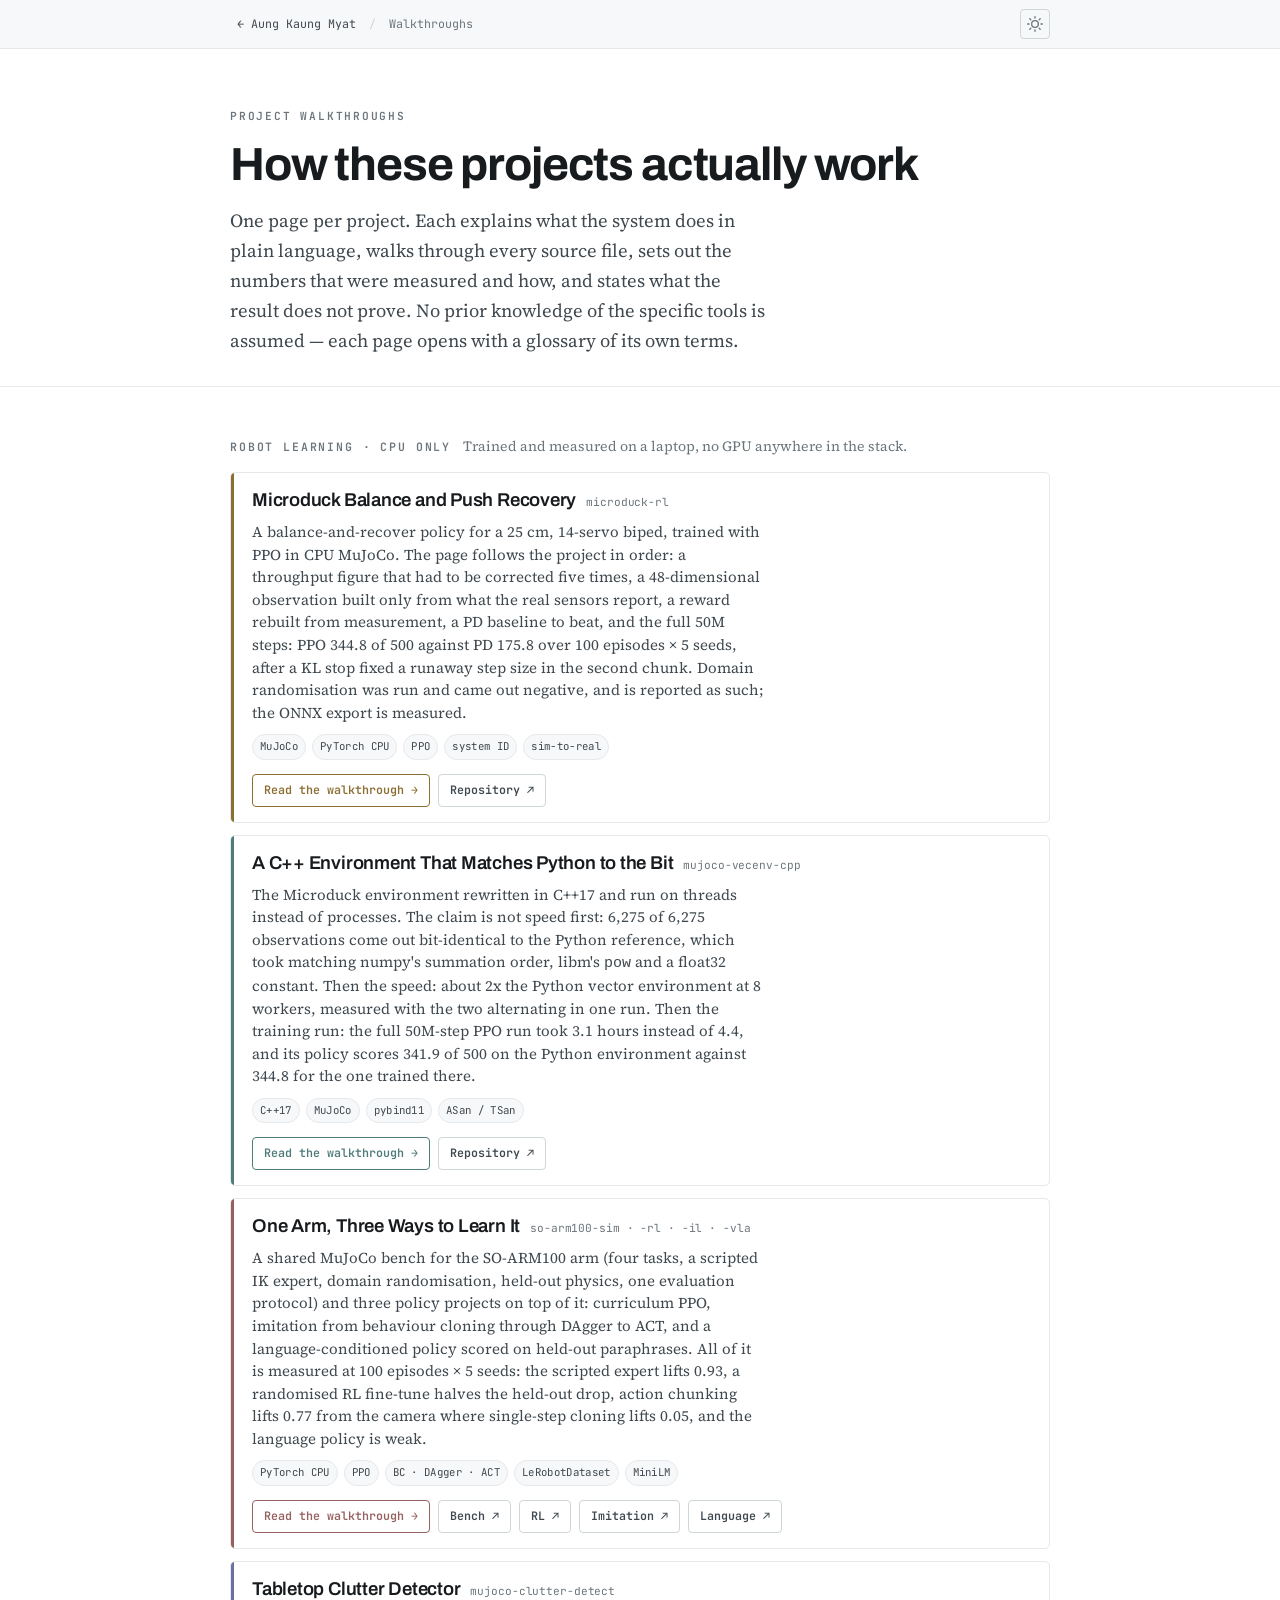
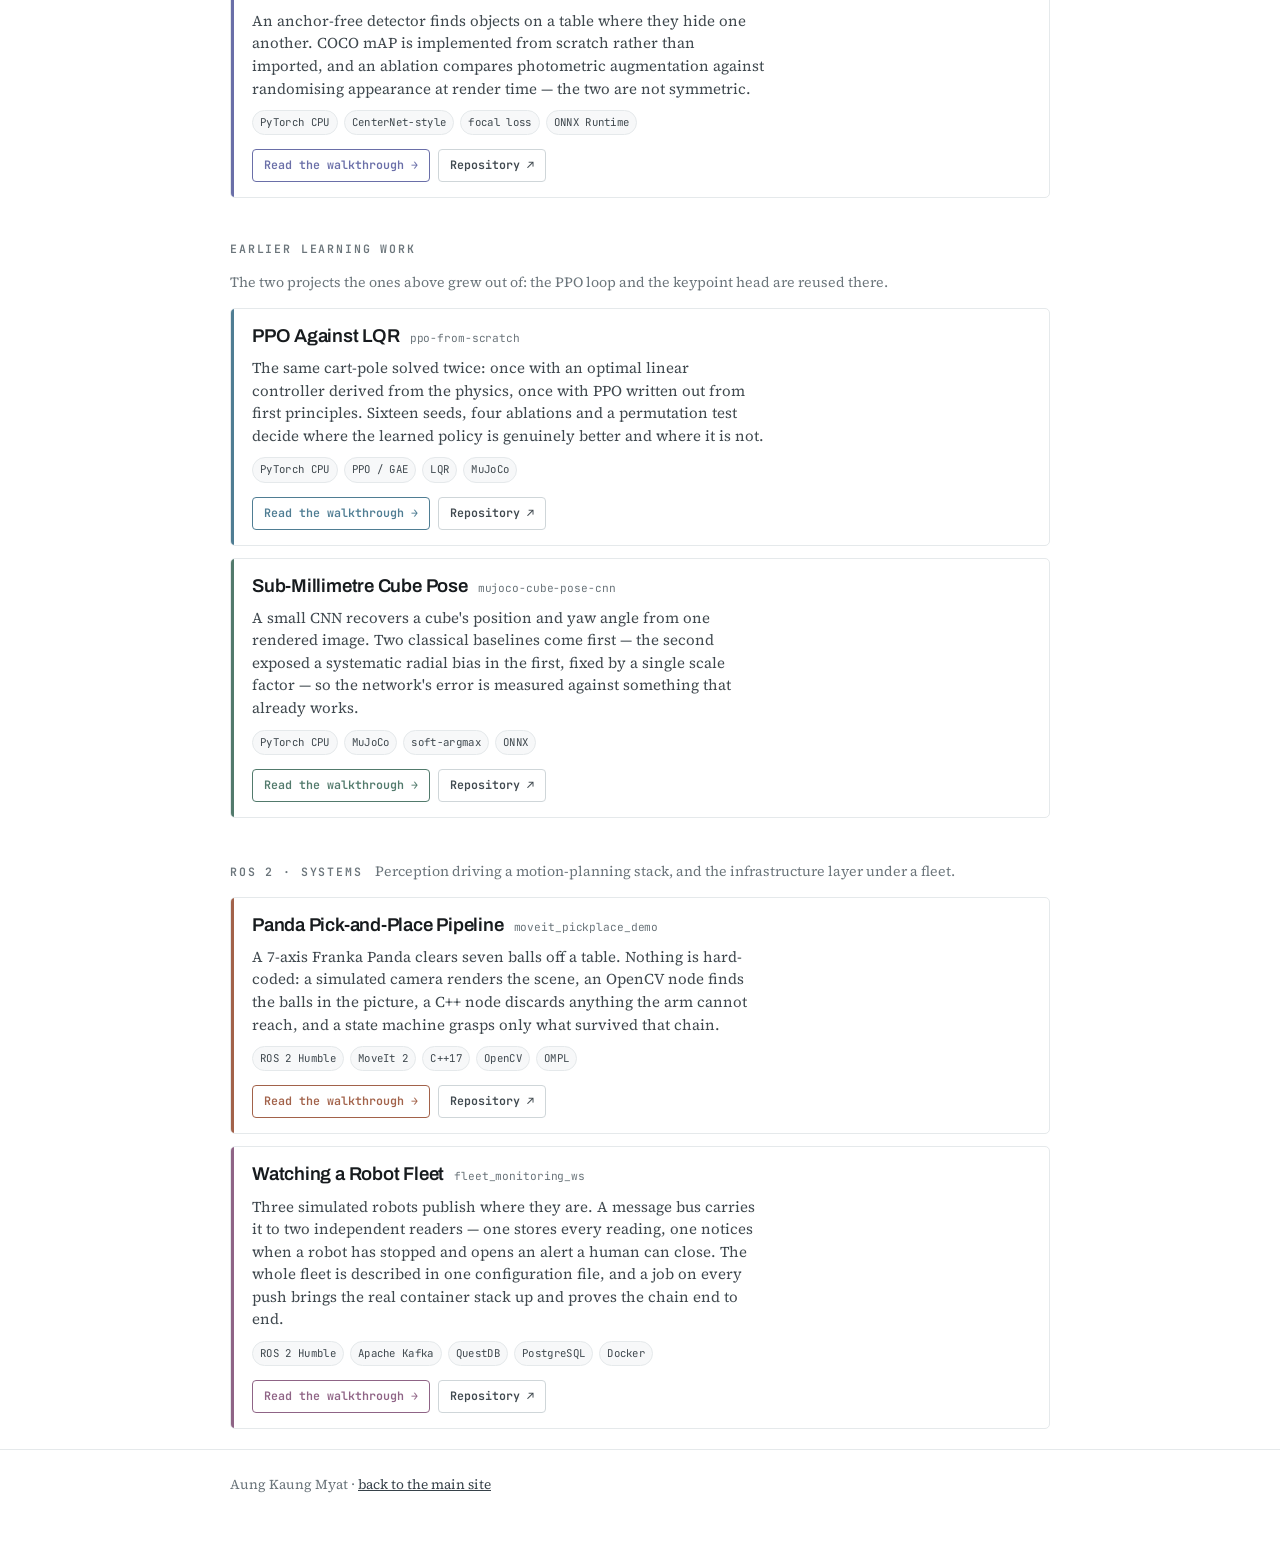
==== projects/index.html @ 6a1086e7 "Microduck 50M, C++ backend PPO run, SO-ARM100 scaling curve and summary: all measured results in" ====
<!DOCTYPE html>
<html lang="en">
<head>
<meta charset="UTF-8">
<meta name="viewport" content="width=device-width, initial-scale=1.0">
<title>Project Walkthroughs — Aung Kaung Myat</title>
<meta name="description" content="Long-form walkthroughs of eight robotics and robot-learning projects: what each one does, how the code is arranged, what was measured, and what it does not prove.">
<meta name="author" content="Aung Kaung Myat">
<link rel="canonical" href="https://aungkaung1928.github.io/projects/">
<meta property="og:type" content="website">
<meta property="og:url" content="https://aungkaung1928.github.io/projects/">
<meta property="og:title" content="Project Walkthroughs — Aung Kaung Myat">
<meta property="og:description" content="Eight robotics and robot-learning projects explained end to end: architecture, every file, the measurements, and the stated limits.">
<meta name="twitter:card" content="summary">
<meta name="theme-color" content="#ffffff">
<link rel="icon" href="data:image/svg+xml,<svg xmlns='http://www.w3.org/2000/svg' viewBox='0 0 32 32'><rect width='32' height='32' rx='7' fill='%2337424a'/><text x='16' y='22' font-family='monospace' font-size='16' font-weight='700' fill='%23fff' text-anchor='middle'>A</text></svg>">
<link rel="preconnect" href="https://fonts.googleapis.com">
<link rel="preconnect" href="https://fonts.gstatic.com" crossorigin>
<link rel="stylesheet" href="https://fonts.googleapis.com/css2?family=Archivo:wght@500;600;700&family=Source+Serif+4:ital,opsz,wght@0,8..60,400;0,8..60,600&family=JetBrains+Mono:wght@400;600&display=swap">
<script>
try{var t=localStorage.getItem('theme');if(t==='dark'||(!t&&matchMedia('(prefers-color-scheme: dark)').matches))document.documentElement.classList.add('dark-mode')}catch(e){}
</script>
<style>
html{color-scheme:light;-webkit-text-size-adjust:100%}
img{max-width:100%;height:auto}
[hidden]{display:none!important}
:root{
  --bg:#ffffff;
  --paper:#f7f8f9;
  --ink:#171b1e;
  --ink2:#3f484e;
  --muted:#6b757b;
  --line:#e5e9eb;
  --line2:#cfd6d9;
  --accent:#37424a;
  --accent-soft:#f1f3f4;
  --mono:"JetBrains Mono",ui-monospace,SFMono-Regular,Menlo,monospace;
  --disp:"Archivo","Helvetica Neue",Arial,sans-serif;
  --body:"Source Serif 4",Georgia,"Times New Roman",serif;
}
*{box-sizing:border-box}
body{margin:0;background:var(--bg);color:var(--ink);font-family:var(--body);
  font-size:17px;line-height:1.62;-webkit-font-smoothing:antialiased}
.wrap{max-width:900px;margin:0 auto;padding-inline:clamp(16px,4vw,40px)}
h1,h2,h3{font-family:var(--disp);text-wrap:balance;margin:0}
h1{font-size:clamp(1.9rem,5vw,2.9rem);line-height:1.05;letter-spacing:-.025em;font-weight:700}
h2{font-family:var(--mono);font-size:.72rem;letter-spacing:.16em;text-transform:uppercase;
  color:var(--muted);font-weight:600}
h3{font-size:1.16rem;letter-spacing:-.012em;font-weight:600;line-height:1.25}
p{margin:0}
a{color:var(--accent)}
:focus-visible{outline:2px solid var(--accent);outline-offset:2px;border-radius:2px}

.skip{position:absolute;left:-9999px;top:0;z-index:60;background:var(--accent);color:#fff;
  padding:8px 14px;font-family:var(--mono);font-size:.78rem}
.skip:focus{left:8px;top:8px}
.sitebar{border-bottom:1px solid var(--line);background:var(--paper)}
.sitebar-inner{display:flex;align-items:center;gap:6px;padding-block:9px;
  font-family:var(--mono);font-size:.73rem;flex-wrap:wrap}
.sitebar a{color:var(--ink2);text-decoration:none;padding:4px 7px;border-radius:3px}
.sitebar a:hover{background:var(--accent-soft);color:var(--ink)}
.sb-sep{color:var(--line2)}

header.top{border-bottom:1px solid var(--line)}
.head-inner{padding-block:clamp(32px,6vw,58px) 30px;display:flex;flex-direction:column;gap:16px}
.eyebrow{font-family:var(--mono);font-size:.7rem;letter-spacing:.16em;text-transform:uppercase;
  color:var(--muted);font-weight:600}
.deck{font-size:clamp(1.02rem,2.2vw,1.16rem);color:var(--ink2);max-width:60ch}

main{padding-block:clamp(30px,5vw,48px) 20px;display:flex;flex-direction:column;gap:42px}
.track{display:flex;flex-direction:column;gap:14px}
.track-head{display:flex;align-items:baseline;gap:12px;flex-wrap:wrap}
.track-note{font-size:.88rem;color:var(--muted)}
.cards{display:flex;flex-direction:column;gap:12px}

.card{display:grid;grid-template-columns:3px 1fr;background:var(--bg);
  border:1px solid var(--line);border-radius:5px;overflow:hidden}
.card:hover{border-color:var(--line2)}
.hue{background:var(--h)}
.card-body{padding:16px 18px 15px;display:flex;flex-direction:column;gap:9px}
.card-top{display:flex;align-items:baseline;gap:10px;flex-wrap:wrap}
.repo{font-family:var(--mono);font-size:.7rem;color:var(--muted);letter-spacing:-.01em}
.card p{font-size:.94rem;color:var(--ink2);line-height:1.5;max-width:64ch}
.tech{display:flex;flex-wrap:wrap;gap:6px;margin-top:1px}
.tech span{font-family:var(--mono);font-size:.67rem;letter-spacing:.03em;padding:3px 7px;
  border:1px solid var(--line);background:var(--paper);color:var(--ink2);border-radius:100px}
.links{display:flex;flex-wrap:wrap;gap:8px;margin-top:5px}
.links a{font-family:var(--mono);font-size:.73rem;font-weight:600;text-decoration:none;
  padding:6px 11px;border-radius:4px;border:1px solid var(--line2);color:var(--ink2)}
.links a.primary{border-color:var(--h);color:var(--h)}
.links a:hover{background:var(--paper)}
.links a.primary:hover{background:color-mix(in srgb,var(--h) 8%,#fff)}

footer{border-top:1px solid var(--line);padding-block:24px 48px;color:var(--muted);font-size:.85rem}
@media (max-width:520px){.card p{font-size:.9rem}}


/* dark theme: follows the main site's toggle (localStorage 'theme') or the system setting */
html.dark-mode{color-scheme:dark;
  --bg:#0f1417;
  --paper:#161d21;
  --paper2:#1d262c;
  --ink:#e8eef2;
  --ink2:#a7b7c0;
  --muted:#7b8c97;
  --line:#253036;
  --line2:#38474f;
  --accent:#838a8f;
  --accent-soft:#151b1f;
}
html.dark-mode .chip{background:var(--paper)}
html.dark-mode nav.jump{background:rgba(15,20,23,.94)}
html.dark-mode .note.warnbox{background:#231c1d}
html.dark-mode tbody tr:nth-child(even){background:#131a1e}
html.dark-mode .skip{color:#0f1417}
html.dark-mode svg[role="img"]{background:#f6f5f1;border-radius:6px}
html.dark-mode img{background:#f6f5f1}
html.dark-mode .links a.primary{color:color-mix(in srgb,var(--h) 55%,#fff);border-color:color-mix(in srgb,var(--h) 55%,#fff)}
html.dark-mode .links a.primary:hover{background:color-mix(in srgb,var(--h) 18%,#0f1417)}
html.dark-mode .hue{background:color-mix(in srgb,var(--h) 70%,#fff)}
.sb-theme{flex-shrink:0;display:grid;place-items:center;width:30px;height:30px;padding:0;cursor:pointer;
  background:transparent;border:1px solid var(--line2);border-radius:4px;color:var(--muted)}
.sb-theme:hover{color:var(--accent-deep);border-color:var(--accent-line);background:var(--accent-soft)}
.sb-theme{margin-left:auto}
.sb-repo ~ .sb-theme{margin-left:0}
.sb-theme .moon-icon{display:none}
html.dark-mode .sb-theme .sun-icon{display:none}
html.dark-mode .sb-theme .moon-icon{display:block}
</style>
</head>
<body>
<a class="skip" href="#main">Skip to content</a>
<div class="sitebar"><div class="wrap sitebar-inner"><a href="../index.html">← Aung Kaung Myat</a><span class="sb-sep">/</span><span style="color:var(--muted);padding:4px 7px">Walkthroughs</span><button class="sb-theme" id="theme-toggle" type="button" aria-label="Toggle dark mode" title="Toggle dark mode"><svg class="sun-icon" width="16" height="16" viewBox="0 0 24 24" fill="none" stroke="currentColor" stroke-width="2" stroke-linecap="round"><circle cx="12" cy="12" r="5"></circle><line x1="12" y1="1" x2="12" y2="3"></line><line x1="12" y1="21" x2="12" y2="23"></line><line x1="4.22" y1="4.22" x2="5.64" y2="5.64"></line><line x1="18.36" y1="18.36" x2="19.78" y2="19.78"></line><line x1="1" y1="12" x2="3" y2="12"></line><line x1="21" y1="12" x2="23" y2="12"></line><line x1="4.22" y1="19.78" x2="5.64" y2="18.36"></line><line x1="18.36" y1="5.64" x2="19.78" y2="4.22"></line></svg><svg class="moon-icon" width="16" height="16" viewBox="0 0 24 24" fill="none" stroke="currentColor" stroke-width="2" stroke-linecap="round"><path d="M21 12.79A9 9 0 1 1 11.21 3 7 7 0 0 0 21 12.79z"></path></svg></button></div></div>

<header class="top">
  <div class="wrap head-inner">
    <div class="eyebrow">Project walkthroughs</div>
    <h1>How these projects actually work</h1>
    <p class="deck">One page per project. Each explains what the system does in plain language, walks
      through every source file, sets out the numbers that were measured and how, and states what the
      result does not prove. No prior knowledge of the specific tools is assumed — each page opens with
      a glossary of its own terms.</p>
  </div>
</header>

<main id="main" class="wrap">

  <section class="track">
    <div class="track-head">
      <h2>Robot learning · CPU only</h2>
      <span class="track-note">Trained and measured on a laptop, no GPU anywhere in the stack.</span>
    </div>
    <div class="cards">

      <article class="card" style="--h:#8c6e33">
        <div class="hue"></div>
        <div class="card-body">
          <div class="card-top"><h3>Microduck Balance and Push Recovery</h3>
            <span class="repo">microduck-rl</span></div>
          <p>A balance-and-recover policy for a 25 cm, 14-servo biped, trained with PPO in CPU MuJoCo. The page follows the project in order: a throughput figure that had to be corrected five times, a 48-dimensional observation built only from what the real sensors report, a reward rebuilt from measurement, a PD baseline to beat, and the full 50M steps: PPO 344.8 of 500 against PD 175.8 over 100 episodes × 5 seeds, after a KL stop fixed a runaway step size in the second chunk. Domain randomisation was run and came out negative, and is reported as such; the ONNX export is measured.</p>
          <div class="tech"><span>MuJoCo</span><span>PyTorch CPU</span><span>PPO</span><span>system ID</span><span>sim-to-real</span></div>
          <div class="links">
            <a class="primary" href="microduck-rl.html">Read the walkthrough →</a>
            <a href="https://github.com/AungKaung1928/microduck-rl" target="_blank" rel="noopener">Repository ↗</a>
          </div>
        </div>
      </article>

      <article class="card" style="--h:#4e7c7a">
        <div class="hue"></div>
        <div class="card-body">
          <div class="card-top"><h3>A C++ Environment That Matches Python to the Bit</h3>
            <span class="repo">mujoco-vecenv-cpp</span></div>
          <p>The Microduck environment rewritten in C++17 and run on threads instead of processes. The claim is not speed first: 6,275 of 6,275 observations come out bit-identical to the Python reference, which took matching numpy's summation order, libm's <code>pow</code> and a float32 constant. Then the speed: about 2x the Python vector environment at 8 workers, measured with the two alternating in one run. Then the training run: the full 50M-step PPO run took 3.1 hours instead of 4.4, and its policy scores 341.9 of 500 on the Python environment against 344.8 for the one trained there.</p>
          <div class="tech"><span>C++17</span><span>MuJoCo</span><span>pybind11</span><span>ASan / TSan</span></div>
          <div class="links">
            <a class="primary" href="mujoco-vecenv-cpp.html">Read the walkthrough →</a>
            <a href="https://github.com/AungKaung1928/mujoco-vecenv-cpp" target="_blank" rel="noopener">Repository ↗</a>
          </div>
        </div>
      </article>

      <article class="card" style="--h:#96605f">
        <div class="hue"></div>
        <div class="card-body">
          <div class="card-top"><h3>One Arm, Three Ways to Learn It</h3>
            <span class="repo">so-arm100-sim · -rl · -il · -vla</span></div>
          <p>A shared MuJoCo bench for the SO-ARM100 arm (four tasks, a scripted IK expert, domain randomisation, held-out physics, one evaluation protocol) and three policy projects on top of it: curriculum PPO, imitation from behaviour cloning through DAgger to ACT, and a language-conditioned policy scored on held-out paraphrases. All of it is measured at 100 episodes × 5 seeds: the scripted expert lifts 0.93, a randomised RL fine-tune halves the held-out drop, action chunking lifts 0.77 from the camera where single-step cloning lifts 0.05, and the language policy is weak.</p>
          <div class="tech"><span>PyTorch CPU</span><span>PPO</span><span>BC · DAgger · ACT</span><span>LeRobotDataset</span><span>MiniLM</span></div>
          <div class="links">
            <a class="primary" href="so-arm100.html">Read the walkthrough →</a>
            <a href="https://github.com/AungKaung1928/so-arm100-sim" target="_blank" rel="noopener">Bench ↗</a>
            <a href="https://github.com/AungKaung1928/so-arm100-rl" target="_blank" rel="noopener">RL ↗</a>
            <a href="https://github.com/AungKaung1928/so-arm100-il" target="_blank" rel="noopener">Imitation ↗</a>
            <a href="https://github.com/AungKaung1928/so-arm100-vla" target="_blank" rel="noopener">Language ↗</a>
          </div>
        </div>
      </article>

      <article class="card" style="--h:#6a6fa8">
        <div class="hue"></div>
        <div class="card-body">
          <div class="card-top"><h3>Tabletop Clutter Detector</h3>
            <span class="repo">mujoco-clutter-detect</span></div>
          <p>An anchor-free detector finds objects on a table where they hide one another. COCO mAP is
            implemented from scratch rather than imported, and an ablation compares photometric
            augmentation against randomising appearance at render time — the two are not symmetric.</p>
          <div class="tech"><span>PyTorch CPU</span><span>CenterNet-style</span><span>focal loss</span><span>ONNX Runtime</span></div>
          <div class="links">
            <a class="primary" href="clutter-detect.html">Read the walkthrough →</a>
            <a href="https://github.com/AungKaung1928/mujoco-clutter-detect" target="_blank" rel="noopener">Repository ↗</a>
          </div>
        </div>
      </article>

    </div>
  </section>

  <section class="track">
    <div class="track-head">
      <h2>Earlier learning work</h2>
      <span class="track-note">The two projects the ones above grew out of: the PPO loop and the keypoint head are reused there.</span>
    </div>
    <div class="cards">

      <article class="card" style="--h:#4f7d93">
        <div class="hue"></div>
        <div class="card-body">
          <div class="card-top"><h3>PPO Against LQR</h3>
            <span class="repo">ppo-from-scratch</span></div>
          <p>The same cart-pole solved twice: once with an optimal linear controller derived from the
            physics, once with PPO written out from first principles. Sixteen seeds, four ablations and a
            permutation test decide where the learned policy is genuinely better and where it is not.</p>
          <div class="tech"><span>PyTorch CPU</span><span>PPO / GAE</span><span>LQR</span><span>MuJoCo</span></div>
          <div class="links">
            <a class="primary" href="ppo-from-scratch.html">Read the walkthrough →</a>
            <a href="https://github.com/AungKaung1928/ppo-from-scratch" target="_blank" rel="noopener">Repository ↗</a>
          </div>
        </div>
      </article>

      <article class="card" style="--h:#527a6c">
        <div class="hue"></div>
        <div class="card-body">
          <div class="card-top"><h3>Sub-Millimetre Cube Pose</h3>
            <span class="repo">mujoco-cube-pose-cnn</span></div>
          <p>A small CNN recovers a cube's position and yaw angle from one rendered image. Two classical
            baselines come first — the second exposed a systematic radial bias in the first, fixed by a
            single scale factor — so the network's error is measured against something that already works.</p>
          <div class="tech"><span>PyTorch CPU</span><span>MuJoCo</span><span>soft-argmax</span><span>ONNX</span></div>
          <div class="links">
            <a class="primary" href="cube-pose-cnn.html">Read the walkthrough →</a>
            <a href="https://github.com/AungKaung1928/mujoco-cube-pose-cnn" target="_blank" rel="noopener">Repository ↗</a>
          </div>
        </div>
      </article>

    </div>
  </section>

  <section class="track">
    <div class="track-head">
      <h2>ROS 2 · systems</h2>
      <span class="track-note">Perception driving a motion-planning stack, and the infrastructure layer under a fleet.</span>
    </div>
    <div class="cards">

      <article class="card" style="--h:#a2624a">
        <div class="hue"></div>
        <div class="card-body">
          <div class="card-top"><h3>Panda Pick-and-Place Pipeline</h3>
            <span class="repo">moveit_pickplace_demo</span></div>
          <p>A 7-axis Franka Panda clears seven balls off a table. Nothing is hard-coded: a simulated
            camera renders the scene, an OpenCV node finds the balls in the picture, a C++ node discards
            anything the arm cannot reach, and a state machine grasps only what survived that chain.</p>
          <div class="tech"><span>ROS 2 Humble</span><span>MoveIt 2</span><span>C++17</span><span>OpenCV</span><span>OMPL</span></div>
          <div class="links">
            <a class="primary" href="moveit-pickplace.html">Read the walkthrough →</a>
            <a href="https://github.com/AungKaung1928/moveit_pickplace_demo" target="_blank" rel="noopener">Repository ↗</a>
          </div>
        </div>
      </article>

      <article class="card" style="--h:#8f6486">
        <div class="hue"></div>
        <div class="card-body">
          <div class="card-top"><h3>Watching a Robot Fleet</h3>
            <span class="repo">fleet_monitoring_ws</span></div>
          <p>Three simulated robots publish where they are. A message bus carries it to two independent
            readers — one stores every reading, one notices when a robot has stopped and opens an alert
            a human can close. The whole fleet is described in one configuration file, and a job on every
            push brings the real container stack up and proves the chain end to end.</p>
          <div class="tech"><span>ROS 2 Humble</span><span>Apache Kafka</span><span>QuestDB</span><span>PostgreSQL</span><span>Docker</span></div>
          <div class="links">
            <a class="primary" href="fleet-monitoring.html">Read the walkthrough →</a>
            <a href="https://github.com/AungKaung1928/fleet_monitoring_ws" target="_blank" rel="noopener">Repository ↗</a>
          </div>
        </div>
      </article>

    </div>
  </section>

</main>

<footer><div class="wrap">Aung Kaung Myat · <a href="../index.html">back to the main site</a></div></footer>
<script>
(function(){var b=document.getElementById('theme-toggle');if(!b)return;var r=document.documentElement;
function s(){b.setAttribute('aria-pressed',String(r.classList.contains('dark-mode')))}
b.addEventListener('click',function(){var d=r.classList.toggle('dark-mode');s();try{localStorage.setItem('theme',d?'dark':'light')}catch(e){}});s();
function y(){try{var t=localStorage.getItem('theme');r.classList.toggle('dark-mode',t==='dark'||(!t&&matchMedia('(prefers-color-scheme: dark)').matches));s()}catch(e){}}
window.addEventListener('pageshow',function(e){if(e.persisted)y()});window.addEventListener('storage',function(e){if(e.key==='theme')y()});
})();
</script>
</body>
</html>
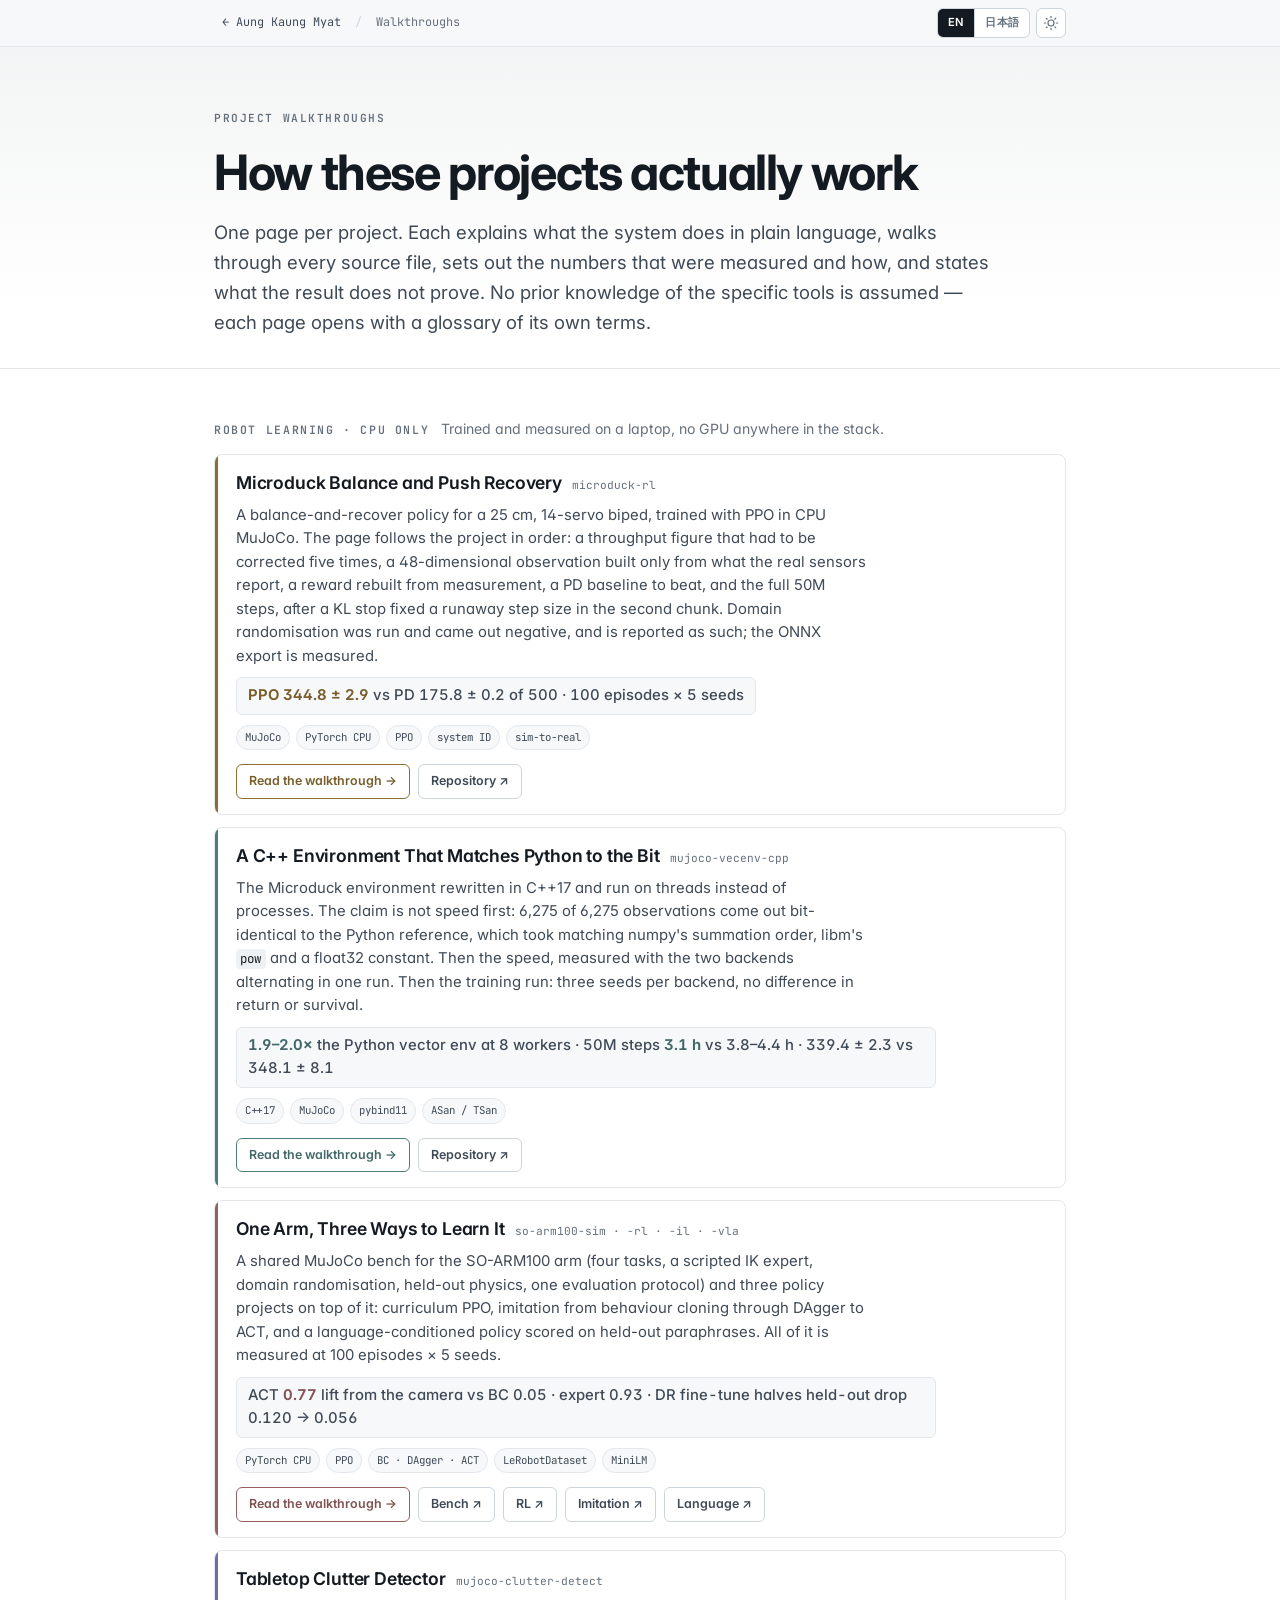
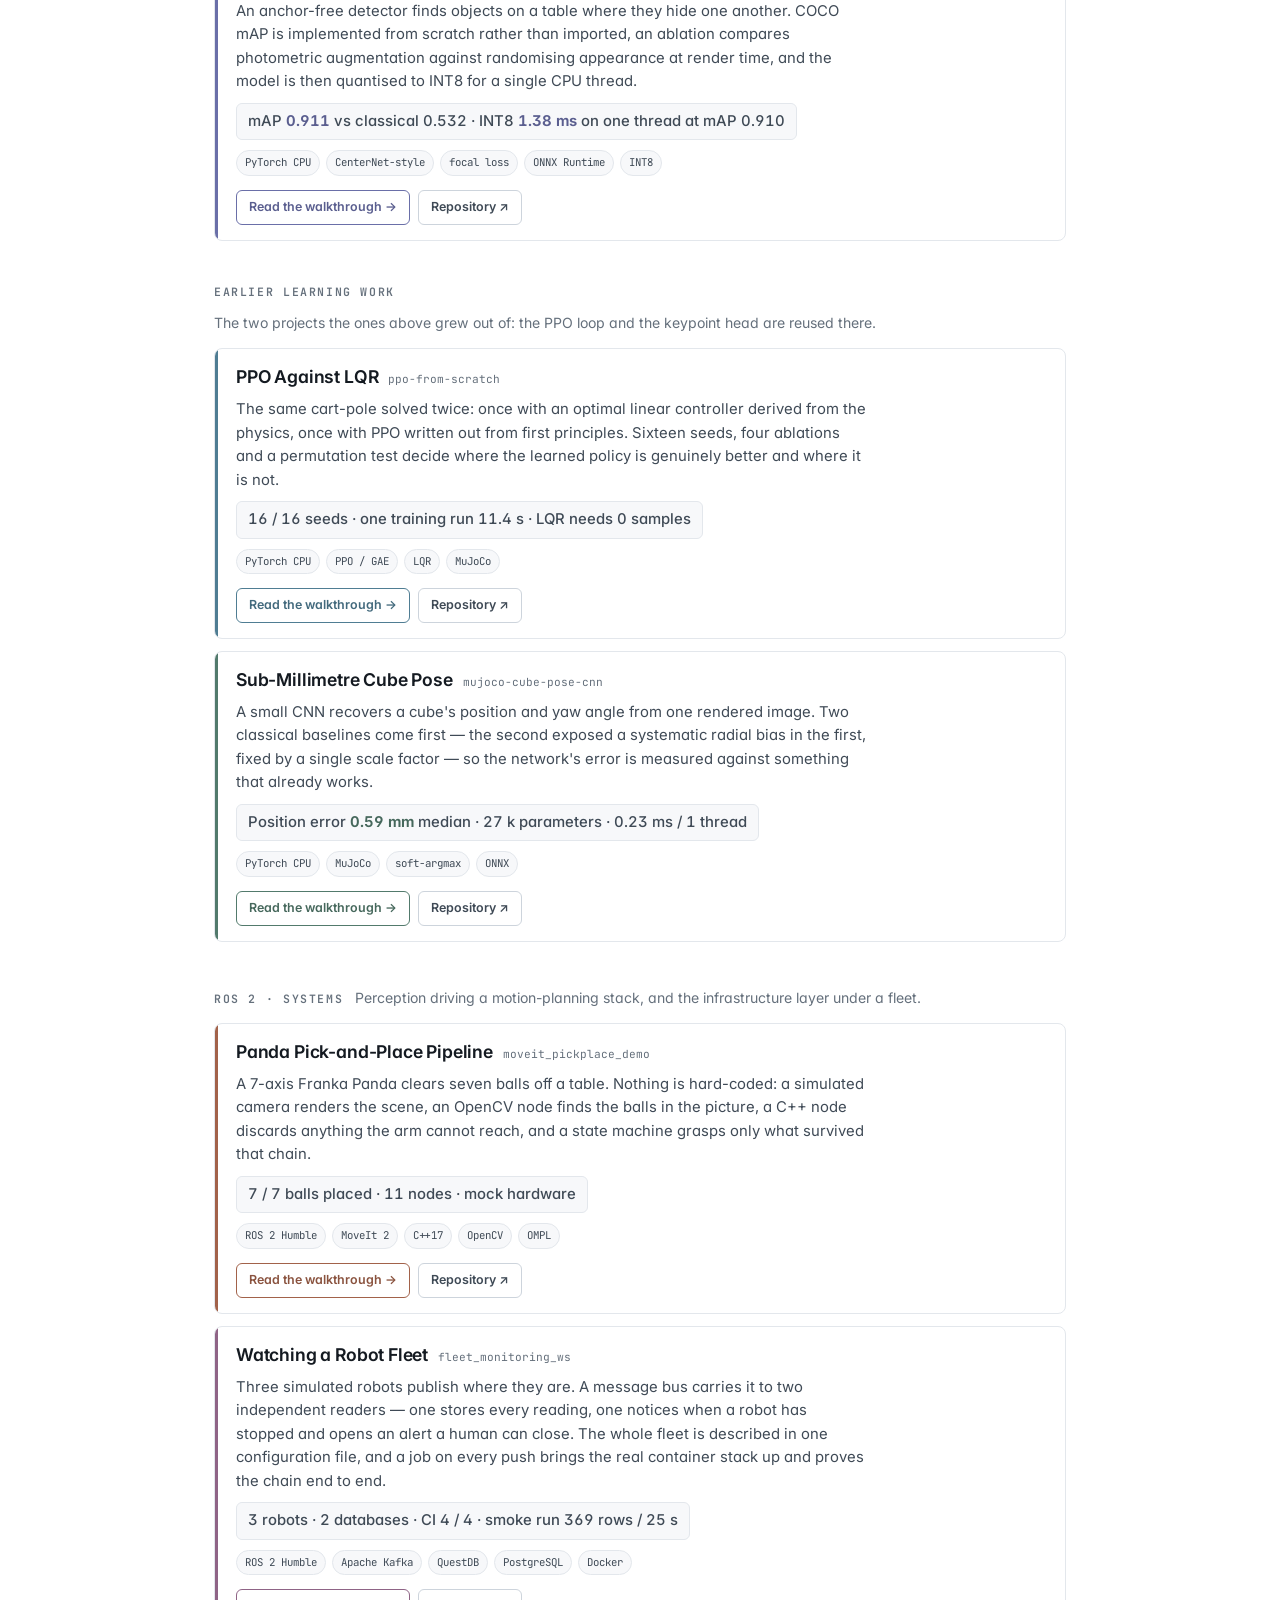
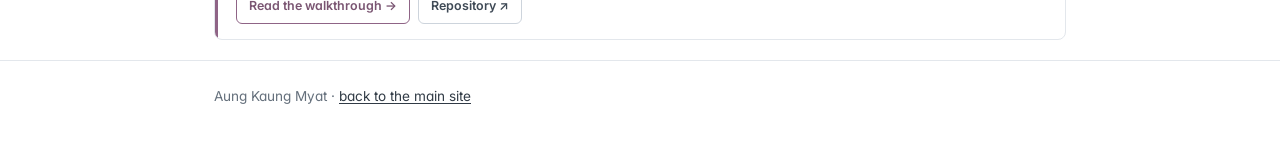
==== commit 15c78184: "Site in English and Japanese; shared walkthrough stylesheet; simpler chat box Every prose block carr" ====
--- a/projects/index.html
+++ b/projects/index.html
@@ -1,10 +1,10 @@
 <!DOCTYPE html>
-<html lang="en">
+<html lang="en" style="--h:#3d4a57" data-title-ja="プロジェクト解説 — Aung Kaung Myat">
 <head>
 <meta charset="UTF-8">
 <meta name="viewport" content="width=device-width, initial-scale=1.0">
 <title>Project Walkthroughs — Aung Kaung Myat</title>
-<meta name="description" content="Long-form walkthroughs of eight robotics and robot-learning projects: what each one does, how the code is arranged, what was measured, and what it does not prove.">
+<meta name="description" content="Long-form walkthroughs of eight robotics and robot-learning projects: what each one does, how the code is arranged, what was measured, and what it does not prove. English and Japanese.">
 <meta name="author" content="Aung Kaung Myat">
 <link rel="canonical" href="https://aungkaung1928.github.io/projects/">
 <meta property="og:type" content="website">
@@ -12,134 +12,41 @@
 <meta property="og:title" content="Project Walkthroughs — Aung Kaung Myat">
 <meta property="og:description" content="Eight robotics and robot-learning projects explained end to end: architecture, every file, the measurements, and the stated limits.">
 <meta name="twitter:card" content="summary">
-<meta name="theme-color" content="#ffffff">
-<link rel="icon" href="data:image/svg+xml,<svg xmlns='http://www.w3.org/2000/svg' viewBox='0 0 32 32'><rect width='32' height='32' rx='7' fill='%2337424a'/><text x='16' y='22' font-family='monospace' font-size='16' font-weight='700' fill='%23fff' text-anchor='middle'>A</text></svg>">
+<meta name="theme-color" content="#ffffff" media="(prefers-color-scheme: light)">
+<meta name="theme-color" content="#0e1420" media="(prefers-color-scheme: dark)">
+<link rel="icon" href="data:image/svg+xml,<svg xmlns='http://www.w3.org/2000/svg' viewBox='0 0 32 32'><rect width='32' height='32' rx='7' fill='%233d4a57'/><text x='16' y='22' font-family='monospace' font-size='16' font-weight='700' fill='%23fff' text-anchor='middle'>A</text></svg>">
 <link rel="preconnect" href="https://fonts.googleapis.com">
 <link rel="preconnect" href="https://fonts.gstatic.com" crossorigin>
-<link rel="stylesheet" href="https://fonts.googleapis.com/css2?family=Archivo:wght@500;600;700&family=Source+Serif+4:ital,opsz,wght@0,8..60,400;0,8..60,600&family=JetBrains+Mono:wght@400;600&display=swap">
+<link rel="stylesheet" href="https://fonts.googleapis.com/css2?family=Inter:wght@400;500;600;700&family=JetBrains+Mono:wght@400;600&display=swap">
 <script>
-try{var t=localStorage.getItem('theme');if(t==='dark'||(!t&&matchMedia('(prefers-color-scheme: dark)').matches))document.documentElement.classList.add('dark-mode')}catch(e){}
+(function(d){var l,t;try{l=new URLSearchParams(location.search).get('lang')}catch(e){}
+try{if(l)localStorage.setItem('lang',l);else l=localStorage.getItem('lang');t=localStorage.getItem('theme')}catch(e){}
+if(l==='ja'){d.setAttribute('data-lang','ja');d.lang='ja'}
+if(t==='dark'||(!t&&matchMedia('(prefers-color-scheme: dark)').matches))d.classList.add('dark-mode')})(document.documentElement);
 </script>
-<style>
-html{color-scheme:light;-webkit-text-size-adjust:100%}
-img{max-width:100%;height:auto}
-[hidden]{display:none!important}
-:root{
-  --bg:#ffffff;
-  --paper:#f7f8f9;
-  --ink:#171b1e;
-  --ink2:#3f484e;
-  --muted:#6b757b;
-  --line:#e5e9eb;
-  --line2:#cfd6d9;
-  --accent:#37424a;
-  --accent-soft:#f1f3f4;
-  --mono:"JetBrains Mono",ui-monospace,SFMono-Regular,Menlo,monospace;
-  --disp:"Archivo","Helvetica Neue",Arial,sans-serif;
-  --body:"Source Serif 4",Georgia,"Times New Roman",serif;
-}
-*{box-sizing:border-box}
-body{margin:0;background:var(--bg);color:var(--ink);font-family:var(--body);
-  font-size:17px;line-height:1.62;-webkit-font-smoothing:antialiased}
-.wrap{max-width:900px;margin:0 auto;padding-inline:clamp(16px,4vw,40px)}
-h1,h2,h3{font-family:var(--disp);text-wrap:balance;margin:0}
-h1{font-size:clamp(1.9rem,5vw,2.9rem);line-height:1.05;letter-spacing:-.025em;font-weight:700}
-h2{font-family:var(--mono);font-size:.72rem;letter-spacing:.16em;text-transform:uppercase;
-  color:var(--muted);font-weight:600}
-h3{font-size:1.16rem;letter-spacing:-.012em;font-weight:600;line-height:1.25}
-p{margin:0}
-a{color:var(--accent)}
-:focus-visible{outline:2px solid var(--accent);outline-offset:2px;border-radius:2px}
-
-.skip{position:absolute;left:-9999px;top:0;z-index:60;background:var(--accent);color:#fff;
-  padding:8px 14px;font-family:var(--mono);font-size:.78rem}
-.skip:focus{left:8px;top:8px}
-.sitebar{border-bottom:1px solid var(--line);background:var(--paper)}
-.sitebar-inner{display:flex;align-items:center;gap:6px;padding-block:9px;
-  font-family:var(--mono);font-size:.73rem;flex-wrap:wrap}
-.sitebar a{color:var(--ink2);text-decoration:none;padding:4px 7px;border-radius:3px}
-.sitebar a:hover{background:var(--accent-soft);color:var(--ink)}
-.sb-sep{color:var(--line2)}
-
-header.top{border-bottom:1px solid var(--line)}
-.head-inner{padding-block:clamp(32px,6vw,58px) 30px;display:flex;flex-direction:column;gap:16px}
-.eyebrow{font-family:var(--mono);font-size:.7rem;letter-spacing:.16em;text-transform:uppercase;
-  color:var(--muted);font-weight:600}
-.deck{font-size:clamp(1.02rem,2.2vw,1.16rem);color:var(--ink2);max-width:60ch}
-
-main{padding-block:clamp(30px,5vw,48px) 20px;display:flex;flex-direction:column;gap:42px}
-.track{display:flex;flex-direction:column;gap:14px}
-.track-head{display:flex;align-items:baseline;gap:12px;flex-wrap:wrap}
-.track-note{font-size:.88rem;color:var(--muted)}
-.cards{display:flex;flex-direction:column;gap:12px}
-
-.card{display:grid;grid-template-columns:3px 1fr;background:var(--bg);
-  border:1px solid var(--line);border-radius:5px;overflow:hidden}
-.card:hover{border-color:var(--line2)}
-.hue{background:var(--h)}
-.card-body{padding:16px 18px 15px;display:flex;flex-direction:column;gap:9px}
-.card-top{display:flex;align-items:baseline;gap:10px;flex-wrap:wrap}
-.repo{font-family:var(--mono);font-size:.7rem;color:var(--muted);letter-spacing:-.01em}
-.card p{font-size:.94rem;color:var(--ink2);line-height:1.5;max-width:64ch}
-.tech{display:flex;flex-wrap:wrap;gap:6px;margin-top:1px}
-.tech span{font-family:var(--mono);font-size:.67rem;letter-spacing:.03em;padding:3px 7px;
-  border:1px solid var(--line);background:var(--paper);color:var(--ink2);border-radius:100px}
-.links{display:flex;flex-wrap:wrap;gap:8px;margin-top:5px}
-.links a{font-family:var(--mono);font-size:.73rem;font-weight:600;text-decoration:none;
-  padding:6px 11px;border-radius:4px;border:1px solid var(--line2);color:var(--ink2)}
-.links a.primary{border-color:var(--h);color:var(--h)}
-.links a:hover{background:var(--paper)}
-.links a.primary:hover{background:color-mix(in srgb,var(--h) 8%,#fff)}
-
-footer{border-top:1px solid var(--line);padding-block:24px 48px;color:var(--muted);font-size:.85rem}
-@media (max-width:520px){.card p{font-size:.9rem}}
-
-
-/* dark theme: follows the main site's toggle (localStorage 'theme') or the system setting */
-html.dark-mode{color-scheme:dark;
-  --bg:#0f1417;
-  --paper:#161d21;
-  --paper2:#1d262c;
-  --ink:#e8eef2;
-  --ink2:#a7b7c0;
-  --muted:#7b8c97;
-  --line:#253036;
-  --line2:#38474f;
-  --accent:#838a8f;
-  --accent-soft:#151b1f;
-}
-html.dark-mode .chip{background:var(--paper)}
-html.dark-mode nav.jump{background:rgba(15,20,23,.94)}
-html.dark-mode .note.warnbox{background:#231c1d}
-html.dark-mode tbody tr:nth-child(even){background:#131a1e}
-html.dark-mode .skip{color:#0f1417}
-html.dark-mode svg[role="img"]{background:#f6f5f1;border-radius:6px}
-html.dark-mode img{background:#f6f5f1}
-html.dark-mode .links a.primary{color:color-mix(in srgb,var(--h) 55%,#fff);border-color:color-mix(in srgb,var(--h) 55%,#fff)}
-html.dark-mode .links a.primary:hover{background:color-mix(in srgb,var(--h) 18%,#0f1417)}
-html.dark-mode .hue{background:color-mix(in srgb,var(--h) 70%,#fff)}
-.sb-theme{flex-shrink:0;display:grid;place-items:center;width:30px;height:30px;padding:0;cursor:pointer;
-  background:transparent;border:1px solid var(--line2);border-radius:4px;color:var(--muted)}
-.sb-theme:hover{color:var(--accent-deep);border-color:var(--accent-line);background:var(--accent-soft)}
-.sb-theme{margin-left:auto}
-.sb-repo ~ .sb-theme{margin-left:0}
-.sb-theme .moon-icon{display:none}
-html.dark-mode .sb-theme .sun-icon{display:none}
-html.dark-mode .sb-theme .moon-icon{display:block}
-</style>
+<link rel="stylesheet" href="wt.css">
 </head>
-<body>
-<a class="skip" href="#main">Skip to content</a>
-<div class="sitebar"><div class="wrap sitebar-inner"><a href="../index.html">← Aung Kaung Myat</a><span class="sb-sep">/</span><span style="color:var(--muted);padding:4px 7px">Walkthroughs</span><button class="sb-theme" id="theme-toggle" type="button" aria-label="Toggle dark mode" title="Toggle dark mode"><svg class="sun-icon" width="16" height="16" viewBox="0 0 24 24" fill="none" stroke="currentColor" stroke-width="2" stroke-linecap="round"><circle cx="12" cy="12" r="5"></circle><line x1="12" y1="1" x2="12" y2="3"></line><line x1="12" y1="21" x2="12" y2="23"></line><line x1="4.22" y1="4.22" x2="5.64" y2="5.64"></line><line x1="18.36" y1="18.36" x2="19.78" y2="19.78"></line><line x1="1" y1="12" x2="3" y2="12"></line><line x1="21" y1="12" x2="23" y2="12"></line><line x1="4.22" y1="19.78" x2="5.64" y2="18.36"></line><line x1="18.36" y1="5.64" x2="19.78" y2="4.22"></line></svg><svg class="moon-icon" width="16" height="16" viewBox="0 0 24 24" fill="none" stroke="currentColor" stroke-width="2" stroke-linecap="round"><path d="M21 12.79A9 9 0 1 1 11.21 3 7 7 0 0 0 21 12.79z"></path></svg></button></div></div>
+<body class="hub">
+<a class="skip" href="#main"><span lang="en">Skip to content</span><span lang="ja">本文へ移動</span></a>
+<div class="sitebar"><div class="wrap sitebar-inner">
+  <a href="../index.html">← Aung Kaung Myat</a><span class="sb-sep">/</span><span class="sb-here"><span lang="en">Walkthroughs</span><span lang="ja">プロジェクト解説</span></span>
+  <div class="sb-tools">
+    <div class="lang-switch" role="group" aria-label="Language / 言語"><button type="button" data-set-lang="en" aria-pressed="true">EN</button><button type="button" data-set-lang="ja" aria-pressed="false">日本語</button></div>
+    <button class="sb-theme" id="theme-toggle" type="button" aria-label="Toggle dark mode" title="Light / dark"><svg class="sun-icon" width="16" height="16" viewBox="0 0 24 24" fill="none" stroke="currentColor" stroke-width="1.8" stroke-linecap="round"><circle cx="12" cy="12" r="4.5"></circle><path d="M12 2v2M12 20v2M4.9 4.9l1.4 1.4M17.7 17.7l1.4 1.4M2 12h2M20 12h2M4.9 19.1l1.4-1.4M17.7 6.3l1.4-1.4"></path></svg><svg class="moon-icon" width="16" height="16" viewBox="0 0 24 24" fill="none" stroke="currentColor" stroke-width="1.8" stroke-linecap="round" stroke-linejoin="round"><path d="M21 12.79A9 9 0 1 1 11.21 3 7 7 0 0 0 21 12.79z"></path></svg></button>
+  </div>
+</div></div>
 
 <header class="top">
   <div class="wrap head-inner">
-    <div class="eyebrow">Project walkthroughs</div>
-    <h1>How these projects actually work</h1>
-    <p class="deck">One page per project. Each explains what the system does in plain language, walks
+    <div class="eyebrow"><span lang="en">Project walkthroughs</span><span lang="ja">プロジェクト解説</span></div>
+    <h1><span lang="en">How these projects actually work</span><span lang="ja">各プロジェクトの仕組みと計測結果</span></h1>
+    <p class="deck" lang="en">One page per project. Each explains what the system does in plain language, walks
       through every source file, sets out the numbers that were measured and how, and states what the
       result does not prove. No prior knowledge of the specific tools is assumed — each page opens with
       a glossary of its own terms.</p>
+    <p class="deck" lang="ja">1プロジェクトにつき1ページです。システムが何をするかを平易な言葉で説明し、すべてのソースファイルを順に解説し、
+      何をどう計測したかを数値で示したうえで、その結果から「言えないこと」も明記しています。
+      各ページの冒頭に用語集があるため、個々のツールの予備知識は不要です。</p>
   </div>
 </header>
 
@@ -147,8 +54,8 @@
 
   <section class="track">
     <div class="track-head">
-      <h2>Robot learning · CPU only</h2>
-      <span class="track-note">Trained and measured on a laptop, no GPU anywhere in the stack.</span>
+      <h2><span lang="en">Robot learning · CPU only</span><span lang="ja">Robot learning · CPUのみ</span></h2>
+      <span class="track-note"><span lang="en">Trained and measured on a laptop, no GPU anywhere in the stack.</span><span lang="ja">すべてノートPCで学習・計測。GPUは一切使っていません。</span></span>
     </div>
     <div class="cards">
 
@@ -157,11 +64,13 @@
         <div class="card-body">
           <div class="card-top"><h3>Microduck Balance and Push Recovery</h3>
             <span class="repo">microduck-rl</span></div>
-          <p>A balance-and-recover policy for a 25 cm, 14-servo biped, trained with PPO in CPU MuJoCo. The page follows the project in order: a throughput figure that had to be corrected five times, a 48-dimensional observation built only from what the real sensors report, a reward rebuilt from measurement, a PD baseline to beat, and the full 50M steps: PPO 344.8 of 500 against PD 175.8 over 100 episodes × 5 seeds, after a KL stop fixed a runaway step size in the second chunk. Domain randomisation was run and came out negative, and is reported as such; the ONNX export is measured.</p>
+          <p lang="en">A balance-and-recover policy for a 25 cm, 14-servo biped, trained with PPO in CPU MuJoCo. The page follows the project in order: a throughput figure that had to be corrected five times, a 48-dimensional observation built only from what the real sensors report, a reward rebuilt from measurement, a PD baseline to beat, and the full 50M steps, after a KL stop fixed a runaway step size in the second chunk. Domain randomisation was run and came out negative, and is reported as such; the ONNX export is measured.</p>
+          <p lang="ja">全高25 cm・14サーボの二足ロボットに、バランス維持と転倒復帰のpolicyをPPOで学習させました（CPU版MuJoCo）。ページはプロジェクトの順に進みます。5回修正したスループットの数値、実機センサーが出す値だけで構成した48次元のobservation、計測に基づいて作り直したreward、超えるべきPD baseline、そして50M stepの本学習です。2つ目のchunkではKL stopで暴走したstep sizeを止めました。Domain randomisationは結果が悪化したため、そのまま報告しています。ONNX exportも計測済みです。</p>
+          <p class="result"><b>PPO 344.8 ± 2.9</b> vs PD 175.8 ± 0.2 <span lang="en">of 500</span><span lang="ja">（500点満点）</span> · 100 episodes × 5 seeds</p>
           <div class="tech"><span>MuJoCo</span><span>PyTorch CPU</span><span>PPO</span><span>system ID</span><span>sim-to-real</span></div>
           <div class="links">
-            <a class="primary" href="microduck-rl.html">Read the walkthrough →</a>
-            <a href="https://github.com/AungKaung1928/microduck-rl" target="_blank" rel="noopener">Repository ↗</a>
+            <a class="primary" href="microduck-rl.html"><span lang="en">Read the walkthrough →</span><span lang="ja">解説を読む →</span></a>
+            <a href="https://github.com/AungKaung1928/microduck-rl" target="_blank" rel="noopener"><span lang="en">Repository ↗</span><span lang="ja">リポジトリ ↗</span></a>
           </div>
         </div>
       </article>
@@ -171,11 +80,13 @@
         <div class="card-body">
           <div class="card-top"><h3>A C++ Environment That Matches Python to the Bit</h3>
             <span class="repo">mujoco-vecenv-cpp</span></div>
-          <p>The Microduck environment rewritten in C++17 and run on threads instead of processes. The claim is not speed first: 6,275 of 6,275 observations come out bit-identical to the Python reference, which took matching numpy's summation order, libm's <code>pow</code> and a float32 constant. Then the speed: about 2x the Python vector environment at 8 workers, measured with the two alternating in one run. Then the training run: the full 50M-step PPO run took 3.1 hours instead of 4.4, and its policy scores 341.9 of 500 on the Python environment against 344.8 for the one trained there.</p>
+          <p lang="en">The Microduck environment rewritten in C++17 and run on threads instead of processes. The claim is not speed first: 6,275 of 6,275 observations come out bit-identical to the Python reference, which took matching numpy's summation order, libm's <code>pow</code> and a float32 constant. Then the speed, measured with the two backends alternating in one run. Then the training run: three seeds per backend, no difference in return or survival.</p>
+          <p lang="ja">Microduckの環境をC++17で書き直し、プロセスではなくスレッドで並列実行します。主張の第一は速度ではありません。6,275個のobservationすべてがPythonの参照実装とビット単位で一致します。そのためにnumpyの加算順序、libmの<code>pow</code>、float32の定数まで合わせました。次に速度で、2つのbackendを1回の実行内で交互に走らせて計測しています。最後に学習で、backendごとに3 seedsずつ学習し、returnにも生存率にも差は出ませんでした。</p>
+          <p class="result"><b>1.9–2.0×</b> <span lang="en">the Python vector env at 8 workers</span><span lang="ja">Python vector env比（8 workers）</span> · 50M steps <b>3.1 h</b> vs 3.8–4.4 h · 339.4 ± 2.3 vs 348.1 ± 8.1</p>
           <div class="tech"><span>C++17</span><span>MuJoCo</span><span>pybind11</span><span>ASan / TSan</span></div>
           <div class="links">
-            <a class="primary" href="mujoco-vecenv-cpp.html">Read the walkthrough →</a>
-            <a href="https://github.com/AungKaung1928/mujoco-vecenv-cpp" target="_blank" rel="noopener">Repository ↗</a>
+            <a class="primary" href="mujoco-vecenv-cpp.html"><span lang="en">Read the walkthrough →</span><span lang="ja">解説を読む →</span></a>
+            <a href="https://github.com/AungKaung1928/mujoco-vecenv-cpp" target="_blank" rel="noopener"><span lang="en">Repository ↗</span><span lang="ja">リポジトリ ↗</span></a>
           </div>
         </div>
       </article>
@@ -185,10 +96,12 @@
         <div class="card-body">
           <div class="card-top"><h3>One Arm, Three Ways to Learn It</h3>
             <span class="repo">so-arm100-sim · -rl · -il · -vla</span></div>
-          <p>A shared MuJoCo bench for the SO-ARM100 arm (four tasks, a scripted IK expert, domain randomisation, held-out physics, one evaluation protocol) and three policy projects on top of it: curriculum PPO, imitation from behaviour cloning through DAgger to ACT, and a language-conditioned policy scored on held-out paraphrases. All of it is measured at 100 episodes × 5 seeds: the scripted expert lifts 0.93, a randomised RL fine-tune halves the held-out drop, action chunking lifts 0.77 from the camera where single-step cloning lifts 0.05, and the language policy is weak.</p>
+          <p lang="en">A shared MuJoCo bench for the SO-ARM100 arm (four tasks, a scripted IK expert, domain randomisation, held-out physics, one evaluation protocol) and three policy projects on top of it: curriculum PPO, imitation from behaviour cloning through DAgger to ACT, and a language-conditioned policy scored on held-out paraphrases. All of it is measured at 100 episodes × 5 seeds.</p>
+          <p lang="ja">SO-ARM100アーム用の共通MuJoCoベンチ（4タスク、scripted IK expert、domain randomisation、held-out physics、統一された評価プロトコル）と、その上に載る3つのpolicyプロジェクトです。curriculum PPO、behaviour cloningからDAgger・ACTまでのimitation learning、そしてheld-outの言い換え文で評価するlanguage-conditioned policy。すべて100 episodes × 5 seedsで計測しています。</p>
+          <p class="result">ACT <b>0.77</b> <span lang="en">lift from the camera</span><span lang="ja">（カメラ入力でのlift成功率）</span> vs BC 0.05 · expert 0.93 · <span lang="en">DR fine-tune halves held-out drop</span><span lang="ja">DR fine-tuneでheld-out低下が半減</span> 0.120 → 0.056</p>
           <div class="tech"><span>PyTorch CPU</span><span>PPO</span><span>BC · DAgger · ACT</span><span>LeRobotDataset</span><span>MiniLM</span></div>
           <div class="links">
-            <a class="primary" href="so-arm100.html">Read the walkthrough →</a>
+            <a class="primary" href="so-arm100.html"><span lang="en">Read the walkthrough →</span><span lang="ja">解説を読む →</span></a>
             <a href="https://github.com/AungKaung1928/so-arm100-sim" target="_blank" rel="noopener">Bench ↗</a>
             <a href="https://github.com/AungKaung1928/so-arm100-rl" target="_blank" rel="noopener">RL ↗</a>
             <a href="https://github.com/AungKaung1928/so-arm100-il" target="_blank" rel="noopener">Imitation ↗</a>
@@ -202,13 +115,17 @@
         <div class="card-body">
           <div class="card-top"><h3>Tabletop Clutter Detector</h3>
             <span class="repo">mujoco-clutter-detect</span></div>
-          <p>An anchor-free detector finds objects on a table where they hide one another. COCO mAP is
-            implemented from scratch rather than imported, and an ablation compares photometric
-            augmentation against randomising appearance at render time — the two are not symmetric.</p>
-          <div class="tech"><span>PyTorch CPU</span><span>CenterNet-style</span><span>focal loss</span><span>ONNX Runtime</span></div>
-          <div class="links">
-            <a class="primary" href="clutter-detect.html">Read the walkthrough →</a>
-            <a href="https://github.com/AungKaung1928/mujoco-clutter-detect" target="_blank" rel="noopener">Repository ↗</a>
+          <p lang="en">An anchor-free detector finds objects on a table where they hide one another. COCO mAP is
+            implemented from scratch rather than imported, an ablation compares photometric augmentation
+            against randomising appearance at render time, and the model is then quantised to INT8 for a
+            single CPU thread.</p>
+          <p lang="ja">物体同士が重なり合うテーブル上で、anchor-freeの検出器が物体を見つけます。COCO mAPはライブラリを使わず自前で実装し、
+            photometric augmentationとレンダリング時の外観ランダム化をablationで比較しました。最後にCPU 1スレッド向けにINT8量子化しています。</p>
+          <p class="result">mAP <b>0.911</b> vs classical 0.532 · INT8 <b>1.38 ms</b> <span lang="en">on one thread</span><span lang="ja">（1スレッド）</span> at mAP 0.910</p>
+          <div class="tech"><span>PyTorch CPU</span><span>CenterNet-style</span><span>focal loss</span><span>ONNX Runtime</span><span>INT8</span></div>
+          <div class="links">
+            <a class="primary" href="clutter-detect.html"><span lang="en">Read the walkthrough →</span><span lang="ja">解説を読む →</span></a>
+            <a href="https://github.com/AungKaung1928/mujoco-clutter-detect" target="_blank" rel="noopener"><span lang="en">Repository ↗</span><span lang="ja">リポジトリ ↗</span></a>
           </div>
         </div>
       </article>
@@ -218,8 +135,8 @@
 
   <section class="track">
     <div class="track-head">
-      <h2>Earlier learning work</h2>
-      <span class="track-note">The two projects the ones above grew out of: the PPO loop and the keypoint head are reused there.</span>
+      <h2><span lang="en">Earlier learning work</span><span lang="ja">初期の学習プロジェクト</span></h2>
+      <span class="track-note"><span lang="en">The two projects the ones above grew out of: the PPO loop and the keypoint head are reused there.</span><span lang="ja">上のプロジェクトの土台になった2件です。PPOのループとkeypoint headはここから再利用しています。</span></span>
     </div>
     <div class="cards">
 
@@ -228,13 +145,16 @@
         <div class="card-body">
           <div class="card-top"><h3>PPO Against LQR</h3>
             <span class="repo">ppo-from-scratch</span></div>
-          <p>The same cart-pole solved twice: once with an optimal linear controller derived from the
+          <p lang="en">The same cart-pole solved twice: once with an optimal linear controller derived from the
             physics, once with PPO written out from first principles. Sixteen seeds, four ablations and a
             permutation test decide where the learned policy is genuinely better and where it is not.</p>
+          <p lang="ja">同じcart-poleを2通りで解きます。1つは物理モデルから導いた最適線形制御（LQR）、もう1つはゼロから実装したPPOです。
+            16 seeds、4つのablation、permutation testで、学習したpolicyが本当に優れている点とそうでない点を判定しました。</p>
+          <p class="result">16 / 16 seeds · <span lang="en">one training run</span><span lang="ja">学習1回</span> 11.4 s · LQR <span lang="en">needs 0 samples</span><span lang="ja">はサンプル不要</span></p>
           <div class="tech"><span>PyTorch CPU</span><span>PPO / GAE</span><span>LQR</span><span>MuJoCo</span></div>
           <div class="links">
-            <a class="primary" href="ppo-from-scratch.html">Read the walkthrough →</a>
-            <a href="https://github.com/AungKaung1928/ppo-from-scratch" target="_blank" rel="noopener">Repository ↗</a>
+            <a class="primary" href="ppo-from-scratch.html"><span lang="en">Read the walkthrough →</span><span lang="ja">解説を読む →</span></a>
+            <a href="https://github.com/AungKaung1928/ppo-from-scratch" target="_blank" rel="noopener"><span lang="en">Repository ↗</span><span lang="ja">リポジトリ ↗</span></a>
           </div>
         </div>
       </article>
@@ -244,13 +164,16 @@
         <div class="card-body">
           <div class="card-top"><h3>Sub-Millimetre Cube Pose</h3>
             <span class="repo">mujoco-cube-pose-cnn</span></div>
-          <p>A small CNN recovers a cube's position and yaw angle from one rendered image. Two classical
+          <p lang="en">A small CNN recovers a cube's position and yaw angle from one rendered image. Two classical
             baselines come first — the second exposed a systematic radial bias in the first, fixed by a
             single scale factor — so the network's error is measured against something that already works.</p>
+          <p lang="ja">小さなCNNが、レンダリング画像1枚から立方体の位置とyaw角を推定します。先に古典的なbaselineを2つ作りました。
+            2つ目のbaselineが1つ目の系統的な半径方向のbiasを見つけ、1つのscale係数で修正しています。そのため、ネットワークの誤差は「すでに動くもの」と比較して計測されています。</p>
+          <p class="result"><span lang="en">Position error</span><span lang="ja">位置誤差</span> <b>0.59 mm</b> median · 27 k parameters · 0.23 ms / 1 thread</p>
           <div class="tech"><span>PyTorch CPU</span><span>MuJoCo</span><span>soft-argmax</span><span>ONNX</span></div>
           <div class="links">
-            <a class="primary" href="cube-pose-cnn.html">Read the walkthrough →</a>
-            <a href="https://github.com/AungKaung1928/mujoco-cube-pose-cnn" target="_blank" rel="noopener">Repository ↗</a>
+            <a class="primary" href="cube-pose-cnn.html"><span lang="en">Read the walkthrough →</span><span lang="ja">解説を読む →</span></a>
+            <a href="https://github.com/AungKaung1928/mujoco-cube-pose-cnn" target="_blank" rel="noopener"><span lang="en">Repository ↗</span><span lang="ja">リポジトリ ↗</span></a>
           </div>
         </div>
       </article>
@@ -260,8 +183,8 @@
 
   <section class="track">
     <div class="track-head">
-      <h2>ROS 2 · systems</h2>
-      <span class="track-note">Perception driving a motion-planning stack, and the infrastructure layer under a fleet.</span>
+      <h2>ROS 2 · <span lang="en">systems</span><span lang="ja">システム</span></h2>
+      <span class="track-note"><span lang="en">Perception driving a motion-planning stack, and the infrastructure layer under a fleet.</span><span lang="ja">認識結果で動作計画を動かすパイプラインと、複数ロボットを支えるインフラ層です。</span></span>
     </div>
     <div class="cards">
 
@@ -270,13 +193,16 @@
         <div class="card-body">
           <div class="card-top"><h3>Panda Pick-and-Place Pipeline</h3>
             <span class="repo">moveit_pickplace_demo</span></div>
-          <p>A 7-axis Franka Panda clears seven balls off a table. Nothing is hard-coded: a simulated
+          <p lang="en">A 7-axis Franka Panda clears seven balls off a table. Nothing is hard-coded: a simulated
             camera renders the scene, an OpenCV node finds the balls in the picture, a C++ node discards
             anything the arm cannot reach, and a state machine grasps only what survived that chain.</p>
+          <p lang="ja">7軸のFranka Pandaがテーブル上の7個のボールを片付けます。座標のハードコードはありません。シミュレーション上のカメラが画像を描画し、
+            OpenCVノードが画像内のボールを検出し、C++ノードがアームの届かない対象を除外し、state machineはそこを通過したものだけを掴みます。</p>
+          <p class="result">7 / 7 <span lang="en">balls placed</span><span lang="ja">個を配置</span> · 11 nodes · <span lang="en">mock hardware</span><span lang="ja">mock hardware（実機不要）</span></p>
           <div class="tech"><span>ROS 2 Humble</span><span>MoveIt 2</span><span>C++17</span><span>OpenCV</span><span>OMPL</span></div>
           <div class="links">
-            <a class="primary" href="moveit-pickplace.html">Read the walkthrough →</a>
-            <a href="https://github.com/AungKaung1928/moveit_pickplace_demo" target="_blank" rel="noopener">Repository ↗</a>
+            <a class="primary" href="moveit-pickplace.html"><span lang="en">Read the walkthrough →</span><span lang="ja">解説を読む →</span></a>
+            <a href="https://github.com/AungKaung1928/moveit_pickplace_demo" target="_blank" rel="noopener"><span lang="en">Repository ↗</span><span lang="ja">リポジトリ ↗</span></a>
           </div>
         </div>
       </article>
@@ -286,14 +212,18 @@
         <div class="card-body">
           <div class="card-top"><h3>Watching a Robot Fleet</h3>
             <span class="repo">fleet_monitoring_ws</span></div>
-          <p>Three simulated robots publish where they are. A message bus carries it to two independent
+          <p lang="en">Three simulated robots publish where they are. A message bus carries it to two independent
             readers — one stores every reading, one notices when a robot has stopped and opens an alert
             a human can close. The whole fleet is described in one configuration file, and a job on every
             push brings the real container stack up and proves the chain end to end.</p>
+          <p lang="ja">シミュレーション上の3台のロボットが自己位置をpublishします。メッセージバスがそれを2つの独立した受信側へ届けます。
+            1つはすべての値を保存し、もう1つはロボットの停止を検知して、人が閉じられるアラートを発行します。フリート全体は1つの設定ファイルで定義され、
+            pushのたびにCIが実際のコンテナ構成を立ち上げ、end-to-endで動作を検証します。</p>
+          <p class="result">3 robots · 2 databases · CI 4 / 4 · <span lang="en">smoke run</span><span lang="ja">smoke test</span> 369 rows / 25 s</p>
           <div class="tech"><span>ROS 2 Humble</span><span>Apache Kafka</span><span>QuestDB</span><span>PostgreSQL</span><span>Docker</span></div>
           <div class="links">
-            <a class="primary" href="fleet-monitoring.html">Read the walkthrough →</a>
-            <a href="https://github.com/AungKaung1928/fleet_monitoring_ws" target="_blank" rel="noopener">Repository ↗</a>
+            <a class="primary" href="fleet-monitoring.html"><span lang="en">Read the walkthrough →</span><span lang="ja">解説を読む →</span></a>
+            <a href="https://github.com/AungKaung1928/fleet_monitoring_ws" target="_blank" rel="noopener"><span lang="en">Repository ↗</span><span lang="ja">リポジトリ ↗</span></a>
           </div>
         </div>
       </article>
@@ -303,14 +233,7 @@
 
 </main>
 
-<footer><div class="wrap">Aung Kaung Myat · <a href="../index.html">back to the main site</a></div></footer>
-<script>
-(function(){var b=document.getElementById('theme-toggle');if(!b)return;var r=document.documentElement;
-function s(){b.setAttribute('aria-pressed',String(r.classList.contains('dark-mode')))}
-b.addEventListener('click',function(){var d=r.classList.toggle('dark-mode');s();try{localStorage.setItem('theme',d?'dark':'light')}catch(e){}});s();
-function y(){try{var t=localStorage.getItem('theme');r.classList.toggle('dark-mode',t==='dark'||(!t&&matchMedia('(prefers-color-scheme: dark)').matches));s()}catch(e){}}
-window.addEventListener('pageshow',function(e){if(e.persisted)y()});window.addEventListener('storage',function(e){if(e.key==='theme')y()});
-})();
-</script>
+<footer><div class="wrap">Aung Kaung Myat · <a href="../index.html"><span lang="en">back to the main site</span><span lang="ja">トップページへ戻る</span></a></div></footer>
+<script src="wt.js"></script>
 </body>
 </html>
--- a/projects/wt.css
+++ b/projects/wt.css
@@ -0,0 +1,307 @@
+/* ═══════════════════════════════════════════════════════════════════
+   Walkthrough pages — one stylesheet for every page under projects/.
+   Each page sets only its accent hue: <html style="--h:#8c6e33">.
+   Everything else (neutrals, both themes, both languages) lives here.
+   ═══════════════════════════════════════════════════════════════════ */
+
+/* ── tokens ─────────────────────────────────────────────────────── */
+:root{
+  --h:#3d4a57;
+  --bg:#ffffff;
+  --paper:#f7f8fa;
+  --paper2:#eef1f4;
+  --ink:#141a21;
+  --ink2:#3f4a56;
+  --muted:#65707c;
+  --line:#e3e7ec;
+  --line2:#cdd4dc;
+  --stripe:#fafbfc;
+  --accent:var(--h);
+  --accent-deep:color-mix(in srgb,var(--h) 80%,#000);
+  --accent-soft:color-mix(in srgb,var(--h) 6%,#fff);
+  --accent-line:color-mix(in srgb,var(--h) 32%,#fff);
+  --good:#2f6b46;
+  --warn:#8a5a10;
+  --warn-soft:#fbf5e9;
+  --bad:#a2413b;
+  --bad-soft:#fbf0ee;
+  --fig-bg:transparent;
+  --sans:"Inter","Hiragino Sans","Hiragino Kaku Gothic ProN","BIZ UDPGothic","Yu Gothic UI","Yu Gothic",Meiryo,"Noto Sans JP",system-ui,sans-serif;
+  --mono:"JetBrains Mono",ui-monospace,SFMono-Regular,Menlo,Consolas,monospace;
+  --disp:var(--sans);
+  --body:var(--sans);
+  --nav-bg:rgba(255,255,255,.92);
+  --shadow:0 1px 2px rgba(20,26,33,.05),0 1px 3px rgba(20,26,33,.06);
+}
+html.dark-mode{color-scheme:dark;
+  --bg:#0e1420;
+  --paper:#141c29;
+  --paper2:#1b2533;
+  --ink:#e6ebf2;
+  --ink2:#aab4c3;
+  --muted:#808b9c;
+  --line:#222d3d;
+  --line2:#323f54;
+  --stripe:#111926;
+  --accent:color-mix(in srgb,var(--h) 58%,#fff);
+  --accent-deep:color-mix(in srgb,var(--h) 42%,#fff);
+  --accent-soft:color-mix(in srgb,var(--h) 15%,#0e1420);
+  --accent-line:color-mix(in srgb,var(--h) 48%,#0e1420);
+  --good:#80c49c;
+  --warn:#e0b065;
+  --warn-soft:#241e14;
+  --bad:#ee918a;
+  --bad-soft:#261a1c;
+  --fig-bg:#f4f6f9;
+  --nav-bg:rgba(14,20,32,.92);
+  --shadow:0 1px 2px rgba(0,0,0,.35);
+}
+
+/* ── language: every translated element exists twice, lang="en" and lang="ja" ── */
+html:not([data-lang="ja"]) body [lang="ja"]{display:none!important}
+html[data-lang="ja"] body [lang="en"]{display:none!important}
+html[data-lang="ja"] body{line-height:1.85;letter-spacing:.01em}
+html[data-lang="ja"] :is(p,li,dd,td,figcaption,span){word-break:auto-phrase;line-break:strict}
+html[data-lang="ja"] :is(.eyebrow,.note-label,.sn,thead th,.gterm b,.glosswrap h3,.fact dt,.tag,.pn-tag,.pn-lang){letter-spacing:.04em}
+html[data-lang="ja"] .deck{line-height:1.8}
+
+/* ── base ───────────────────────────────────────────────────────── */
+html{color-scheme:light;-webkit-text-size-adjust:100%;scroll-behavior:smooth}
+@media (prefers-reduced-motion:reduce){html{scroll-behavior:auto}}
+*{box-sizing:border-box}
+img{max-width:100%;height:auto}
+[hidden]{display:none!important}
+body{margin:0;background:var(--bg);color:var(--ink);font-family:var(--body);
+  font-size:16.5px;line-height:1.66;-webkit-font-smoothing:antialiased;font-feature-settings:"cv11","ss01"}
+.wrap{max-width:1080px;margin:0 auto;padding-inline:clamp(16px,4vw,44px)}
+.prose{max-width:70ch}
+h1,h2,h3,h4{font-family:var(--disp);text-wrap:balance;margin:0;color:var(--ink)}
+h1{font-size:clamp(1.95rem,5vw,3.05rem);line-height:1.1;letter-spacing:-.028em;font-weight:700}
+h2{font-size:clamp(1.3rem,2.8vw,1.7rem);line-height:1.22;letter-spacing:-.02em;font-weight:650}
+h3{font-size:1.06rem;line-height:1.35;letter-spacing:-.01em;font-weight:620}
+h4{font-size:.95rem;font-weight:620}
+p{margin:0}
+a{color:var(--accent-deep);text-underline-offset:.16em;text-decoration-thickness:.06em}
+a:hover{color:var(--accent)}
+:focus-visible{outline:2px solid var(--accent);outline-offset:2px;border-radius:3px}
+code,kbd{font-family:var(--mono);font-size:.84em;background:var(--paper2);padding:.1em .35em;
+  border-radius:4px;color:var(--ink);word-break:break-word}
+pre{font-family:var(--mono);font-size:.8rem;line-height:1.65;background:var(--paper);
+  border:1px solid var(--line);border-left:3px solid var(--accent-line);border-radius:0 6px 6px 0;
+  padding:14px 16px;overflow-x:auto;margin:0;color:var(--ink2)}
+pre code{background:none;padding:0;font-size:1em}
+.eyebrow{font-family:var(--mono);font-size:.7rem;letter-spacing:.14em;text-transform:uppercase;
+  color:var(--muted);font-weight:600}
+.rule{height:1px;background:var(--line);border:0;margin:0}
+
+/* ── site bar: breadcrumb, language, theme ──────────────────────── */
+.skip{position:absolute;left:-9999px;top:0;z-index:60;background:var(--accent-deep);color:#fff;
+  padding:8px 14px;font-family:var(--mono);font-size:.78rem}
+.skip:focus{left:8px;top:8px}
+.sitebar{border-bottom:1px solid var(--line);background:var(--paper)}
+.sitebar-inner{display:flex;align-items:center;gap:6px;padding-block:8px;
+  font-family:var(--mono);font-size:.74rem;flex-wrap:wrap}
+.sitebar a{color:var(--ink2);text-decoration:none;padding:5px 8px;border-radius:5px;white-space:nowrap}
+.sitebar a:hover{background:var(--accent-soft);color:var(--accent-deep)}
+.sb-sep{color:var(--line2)}
+.sb-here{color:var(--muted);padding:5px 8px}
+.sb-tools{margin-left:auto;display:flex;align-items:center;gap:6px}
+.sb-repo{border:1px solid var(--accent-line);color:var(--accent-deep)!important}
+.lang-switch{display:inline-flex;border:1px solid var(--line2);border-radius:6px;overflow:hidden;background:var(--bg)}
+.lang-switch button{font:600 .7rem/1 var(--sans);letter-spacing:.02em;padding:0 10px;height:28px;border:0;
+  background:transparent;color:var(--muted);cursor:pointer}
+.lang-switch button + button{border-left:1px solid var(--line2)}
+.lang-switch button[aria-pressed="true"]{background:var(--ink);color:var(--bg)}
+.lang-switch button:not([aria-pressed="true"]):hover{color:var(--ink);background:var(--paper2)}
+.sb-theme{flex-shrink:0;display:grid;place-items:center;width:30px;height:30px;padding:0;cursor:pointer;
+  background:var(--bg);border:1px solid var(--line2);border-radius:6px;color:var(--muted)}
+.sb-theme:hover{color:var(--accent-deep);border-color:var(--accent-line);background:var(--accent-soft)}
+.sb-theme .moon-icon{display:none}
+html.dark-mode .sb-theme .sun-icon{display:none}
+html.dark-mode .sb-theme .moon-icon{display:block}
+@media (max-width:560px){.sb-repo{display:none}.sitebar-inner{font-size:.72rem}}
+
+.progress{position:fixed;inset:0 0 auto 0;height:2px;z-index:40;pointer-events:none}
+.progress i{display:block;height:100%;width:0;background:var(--accent);opacity:.75}
+
+/* ── page header ────────────────────────────────────────────────── */
+header.top{border-bottom:1px solid var(--line);
+  background:linear-gradient(180deg,var(--accent-soft) 0%,var(--bg) 82%)}
+.head-inner{padding-block:clamp(32px,6.5vw,62px) 30px;display:flex;flex-direction:column;gap:18px}
+.deck{font-size:clamp(1.02rem,2.1vw,1.16rem);color:var(--ink2);max-width:66ch;line-height:1.62}
+.chips{display:flex;flex-wrap:wrap;gap:6px}
+.chip{font-family:var(--mono);font-size:.69rem;letter-spacing:.02em;padding:4px 9px;
+  border:1px solid var(--accent-line);color:var(--accent-deep);background:var(--bg);border-radius:100px}
+.factgrid{display:grid;grid-template-columns:repeat(auto-fit,minmax(150px,1fr));gap:1px;
+  background:var(--line);border:1px solid var(--line);border-radius:8px;overflow:hidden;margin-top:4px}
+.fact{background:var(--bg);padding:12px 14px;display:flex;flex-direction:column;gap:4px;margin:0}
+.fact dt{font-family:var(--mono);font-size:.64rem;letter-spacing:.11em;text-transform:uppercase;color:var(--muted)}
+.fact dd{margin:0;font-family:var(--disp);font-size:.96rem;font-weight:620;line-height:1.3;font-variant-numeric:tabular-nums}
+.fact dd em{font-style:normal;color:var(--accent)}
+
+/* ── in-page navigation ─────────────────────────────────────────── */
+nav.jump{position:sticky;top:0;z-index:20;background:var(--nav-bg);
+  backdrop-filter:saturate(1.4) blur(8px);-webkit-backdrop-filter:saturate(1.4) blur(8px);border-bottom:1px solid var(--line)}
+.jump-inner{display:flex;gap:2px;overflow-x:auto;padding-block:7px;scrollbar-width:none}
+.jump-inner::-webkit-scrollbar{display:none}
+.jump a{font-family:var(--sans);font-size:.76rem;font-weight:500;white-space:nowrap;
+  padding:5px 10px;border-radius:5px;color:var(--ink2);text-decoration:none}
+.jump a:hover{background:var(--accent-soft);color:var(--accent-deep)}
+.jump a[aria-current="true"]{background:var(--accent-soft);color:var(--accent-deep);
+  box-shadow:inset 0 -2px 0 var(--accent)}
+
+/* ── sections ───────────────────────────────────────────────────── */
+section{padding-block:clamp(34px,6vw,58px);border-bottom:1px solid var(--line);scroll-margin-top:52px}
+section:last-of-type{border-bottom:0}
+.sec-head{display:flex;flex-wrap:wrap;gap:12px;align-items:center;margin-bottom:18px}
+.sec-num{display:inline-flex;align-items:center;justify-content:center;min-width:28px;height:24px;
+  border:1px solid var(--accent-line);background:var(--accent-soft);color:var(--accent-deep);
+  border-radius:5px;font-family:var(--mono);font-size:.7rem;font-weight:600;letter-spacing:.04em}
+.sec-sub{flex:1 0 100%;margin:2px 0 0;font-size:.95rem;line-height:1.55;color:var(--muted);max-width:72ch}
+.stack{display:flex;flex-direction:column;gap:16px}
+.stack-lg{display:flex;flex-direction:column;gap:26px}
+
+/* ── callouts ───────────────────────────────────────────────────── */
+.note{border:1px solid var(--line);border-left:3px solid var(--line2);background:var(--paper);
+  padding:14px 16px;display:flex;flex-direction:column;gap:7px;border-radius:0 6px 6px 0}
+.note.key{border-left-color:var(--accent);background:var(--accent-soft)}
+.note.warnbox{border-left-color:var(--warn);background:var(--warn-soft)}
+.note-label{font-family:var(--mono);font-size:.65rem;letter-spacing:.12em;text-transform:uppercase;
+  color:var(--muted);font-weight:600}
+.note.key .note-label{color:var(--accent-deep)}
+.note.warnbox .note-label{color:var(--warn)}
+.note p{font-size:.95rem}
+
+/* ── step strips, pipelines, flows ──────────────────────────────── */
+.steps,.pipe{display:flex;flex-wrap:wrap;margin-block:4px}
+.stepbox,.pnode{flex:1 1 165px;min-width:0;border:1px solid var(--line2);background:var(--bg);
+  padding:12px 13px;display:flex;flex-direction:column;gap:5px}
+.stepbox + .stepbox,.pnode + .pnode{border-left:0}
+.stepbox.todo{background:var(--paper)}
+.stepbox .sn,.pn-tag,.pn-lang{font-family:var(--mono);font-size:.62rem;letter-spacing:.11em;text-transform:uppercase;color:var(--accent)}
+.stepbox.todo .sn{color:var(--muted)}
+.stepbox .st{font-family:var(--disp);font-size:.92rem;font-weight:620;line-height:1.3}
+.stepbox .sd,.pn-role{font-size:.82rem;color:var(--muted);line-height:1.45}
+.stepbox .sr{font-family:var(--mono);font-size:.73rem;color:var(--ink);font-weight:600;
+  border-top:1px dashed var(--line2);padding-top:6px;margin-top:auto}
+.stepbox.todo .sr{color:var(--muted);font-weight:400}
+.pn-name{font-family:var(--mono);font-size:.79rem;font-weight:600;color:var(--ink);word-break:break-word}
+@media (max-width:640px){.stepbox+.stepbox,.pnode+.pnode{border-left:1px solid var(--line2);border-top:0}}
+.topics{display:flex;flex-wrap:wrap;gap:8px;margin-top:10px}
+.topic{font-family:var(--mono);font-size:.72rem;border:1px dashed var(--line2);padding:3px 8px;color:var(--ink2);background:var(--paper)}
+.fsm{display:flex;flex-wrap:wrap;gap:8px;align-items:center}
+.state{font-family:var(--mono);font-size:.78rem;font-weight:600;padding:6px 11px;border-radius:4px;
+  border:1px solid var(--accent-line);background:var(--accent-soft);color:var(--accent-deep)}
+.state.alt{border-color:var(--line2);background:var(--paper);color:var(--ink2)}
+.arrowx{color:var(--muted);font-family:var(--mono)}
+.flow{display:flex;flex-wrap:wrap;gap:1px;background:var(--line);border:1px solid var(--line)}
+.flow .box{flex:1 1 150px;background:var(--bg);padding:11px 13px;display:flex;flex-direction:column;gap:3px}
+.flow .box b{font-family:var(--disp);font-size:.86rem;font-weight:620}
+.flow .box span{font-size:.8rem;color:var(--muted);line-height:1.45}
+.flow .box.py{border-top:3px solid var(--warn)}
+.flow .box.cpp{border-top:3px solid var(--accent)}
+.bars{display:flex;flex-direction:column;gap:8px;font-family:var(--mono);font-size:.78rem}
+.bar{display:grid;grid-template-columns:90px 1fr 60px;gap:10px;align-items:center}
+.bar i{display:block;height:14px;background:var(--accent);border-radius:2px}
+.bar i.py{background:var(--line2)}
+.bar span:last-child{text-align:right;font-variant-numeric:tabular-nums}
+.vs{display:grid;grid-template-columns:1fr 1fr;gap:1px;background:var(--line);border:1px solid var(--line)}
+.vs > div{background:var(--bg);padding:16px 18px;display:flex;flex-direction:column;gap:8px}
+.vs h4{font-size:1rem}
+.vs .tag{font-family:var(--mono);font-size:.64rem;letter-spacing:.12em;text-transform:uppercase;color:var(--muted)}
+.vs p{font-size:.92rem;color:var(--ink2)}
+.vs .big{font-family:var(--disp);font-size:1.5rem;font-weight:700;color:var(--accent);line-height:1;font-variant-numeric:tabular-nums}
+@media (max-width:640px){.vs{grid-template-columns:1fr}}
+
+/* ── tables ─────────────────────────────────────────────────────── */
+.tablewrap{overflow-x:auto;border:1px solid var(--line);border-radius:6px}
+table{border-collapse:collapse;width:100%;font-size:.86rem;min-width:520px}
+th,td{text-align:left;padding:9px 12px;border-bottom:1px solid var(--line);vertical-align:top}
+thead th{font-family:var(--sans);font-size:.7rem;letter-spacing:.08em;text-transform:uppercase;
+  color:var(--muted);background:var(--paper);font-weight:600}
+tbody tr:last-child td{border-bottom:0}
+tbody tr:nth-child(even){background:var(--stripe)}
+td.num,th.num{text-align:right;font-family:var(--mono);font-variant-numeric:tabular-nums;font-size:.83rem}
+td code{font-size:.82rem;background:none;padding:0;color:var(--accent-deep)}
+.filemap td:first-child{font-family:var(--mono);font-size:.78rem;white-space:nowrap;color:var(--ink)}
+tr.hl td{background:var(--accent-soft)}
+tr.hl td:first-child{box-shadow:inset 3px 0 0 var(--accent)}
+tr.bad td:first-child{box-shadow:inset 3px 0 0 var(--bad)}
+
+/* ── lists, pairs, findings, glossary ───────────────────────────── */
+ul.tight{margin:0;padding-left:1.15em;display:flex;flex-direction:column;gap:8px}
+ul.tight li::marker{color:var(--accent)}
+ol.tight{margin:0;padding-left:1.3em;display:flex;flex-direction:column;gap:10px}
+ol.tight li::marker{color:var(--accent);font-family:var(--mono);font-size:.85em}
+.pair{display:grid;grid-template-columns:minmax(150px,205px) 1fr;gap:6px 18px;font-size:.94rem}
+.pair dt{font-family:var(--mono);font-size:.78rem;color:var(--accent-deep);padding-top:.22em}
+.pair dd{margin:0;color:var(--ink2)}
+@media (max-width:560px){.pair{grid-template-columns:1fr;gap:2px 0}.pair dd{margin-bottom:10px}}
+.findings{display:flex;flex-direction:column;border:1px solid var(--line);border-radius:6px}
+.finding{display:grid;grid-template-columns:auto 1fr;gap:0 16px;padding:16px 18px;border-bottom:1px solid var(--line)}
+.finding:last-child{border-bottom:0}
+.finding .fnum{font-family:var(--mono);font-size:.78rem;font-weight:600;color:var(--accent);padding-top:.2em}
+.finding h4{margin-bottom:6px}
+.finding p{font-size:.93rem;color:var(--ink2)}
+.finding .fbody{display:flex;flex-direction:column;gap:8px;min-width:0}
+@media (max-width:560px){.finding{grid-template-columns:1fr;gap:6px}}
+.obsbar{display:flex;flex-wrap:wrap;gap:1px;background:var(--line);border:1px solid var(--line)}
+.obsseg{background:var(--bg);padding:11px 13px;display:flex;flex-direction:column;gap:3px;flex:1 1 130px}
+.obsseg .od{font-family:var(--mono);font-size:1.15rem;font-weight:600;color:var(--accent);line-height:1}
+.obsseg .on{font-family:var(--disp);font-size:.85rem;font-weight:620}
+.obsseg .os{font-size:.78rem;color:var(--muted);line-height:1.4}
+.obsseg.drop{background:var(--paper)}
+.obsseg.drop .od{color:var(--bad);text-decoration:line-through}
+.glosswrap{display:flex;flex-direction:column;gap:11px;margin-top:30px}
+.glosswrap h3{font-size:.8rem;letter-spacing:.1em;text-transform:uppercase;color:var(--muted)}
+.gloss{display:grid;grid-template-columns:repeat(auto-fit,minmax(230px,1fr));gap:1px;
+  background:var(--line);border:1px solid var(--line);border-radius:6px;overflow:hidden}
+.gterm{background:var(--bg);padding:11px 13px;display:flex;flex-direction:column;gap:3px}
+.gterm b{font-family:var(--mono);font-size:.75rem;font-weight:600;color:var(--accent-deep)}
+.gterm span{font-size:.86rem;line-height:1.5;color:var(--ink2)}
+
+/* ── figures: diagrams are drawn for a light ground, so they keep one in dark mode ── */
+figure{margin:0;display:flex;flex-direction:column;gap:8px}
+figcaption{font-size:.84rem;color:var(--muted)}
+svg{max-width:100%;height:auto;display:block}
+html.dark-mode svg[role="img"],html.dark-mode figure img,html.dark-mode main img{background:var(--fig-bg);border-radius:6px}
+
+footer{padding-block:30px 60px;color:var(--muted);font-size:.85rem}
+
+/* ── hub page (projects/index.html) ─────────────────────────────── */
+.hub .wrap{max-width:940px}
+.hub main{padding-block:clamp(30px,5vw,48px) 20px;display:flex;flex-direction:column;gap:44px}
+.track{display:flex;flex-direction:column;gap:14px;padding:0;border:0}
+.track-head{display:flex;align-items:baseline;gap:12px;flex-wrap:wrap}
+.track-head h2{font-family:var(--mono);font-size:.72rem;letter-spacing:.14em;text-transform:uppercase;color:var(--muted);font-weight:600}
+.track-note{font-size:.88rem;color:var(--muted)}
+.cards{display:flex;flex-direction:column;gap:12px}
+.card{display:grid;grid-template-columns:3px 1fr;background:var(--bg);border:1px solid var(--line);
+  border-radius:8px;overflow:hidden;transition:border-color .15s,box-shadow .15s}
+.card:hover{border-color:var(--line2);box-shadow:var(--shadow)}
+.hue{background:var(--h)}
+html.dark-mode .hue{background:color-mix(in srgb,var(--h) 70%,#fff)}
+.card-body{padding:16px 18px 15px;display:flex;flex-direction:column;gap:9px}
+.card-top{display:flex;align-items:baseline;gap:10px;flex-wrap:wrap}
+.card-top h3{font-size:1.1rem}
+.repo{font-family:var(--mono);font-size:.7rem;color:var(--muted)}
+.card p{font-size:.93rem;color:var(--ink2);line-height:1.58;max-width:70ch}
+.result{align-self:flex-start;font-size:.84rem;font-weight:500;color:var(--ink);background:var(--paper);
+  border:1px solid var(--line);border-radius:6px;padding:6px 11px;line-height:1.5;font-variant-numeric:tabular-nums}
+.result b{color:color-mix(in srgb,var(--h) 85%,#000);font-weight:650}
+html.dark-mode .result b{color:color-mix(in srgb,var(--h) 55%,#fff)}
+.tech{display:flex;flex-wrap:wrap;gap:6px;margin-top:1px}
+.tech span{font-family:var(--mono);font-size:.67rem;padding:3px 8px;border:1px solid var(--line);
+  background:var(--paper);color:var(--ink2);border-radius:100px}
+.links{display:flex;flex-wrap:wrap;gap:8px;margin-top:5px}
+.links a{font-family:var(--sans);font-size:.78rem;font-weight:600;text-decoration:none;
+  padding:6px 12px;border-radius:6px;border:1px solid var(--line2);color:var(--ink2)}
+.links a.primary{border-color:var(--h);color:color-mix(in srgb,var(--h) 85%,#000)}
+.links a:hover{background:var(--paper)}
+.links a.primary:hover{background:color-mix(in srgb,var(--h) 8%,#fff)}
+html.dark-mode .links a.primary{color:color-mix(in srgb,var(--h) 55%,#fff);border-color:color-mix(in srgb,var(--h) 55%,#fff)}
+html.dark-mode .links a.primary:hover{background:color-mix(in srgb,var(--h) 18%,#0e1420)}
+.hub footer{border-top:1px solid var(--line);padding-block:24px 48px}
+@media (max-width:520px){.card p{font-size:.9rem}}
+
+@media print{.sitebar,nav.jump,.progress{display:none}section{break-inside:avoid-page}}
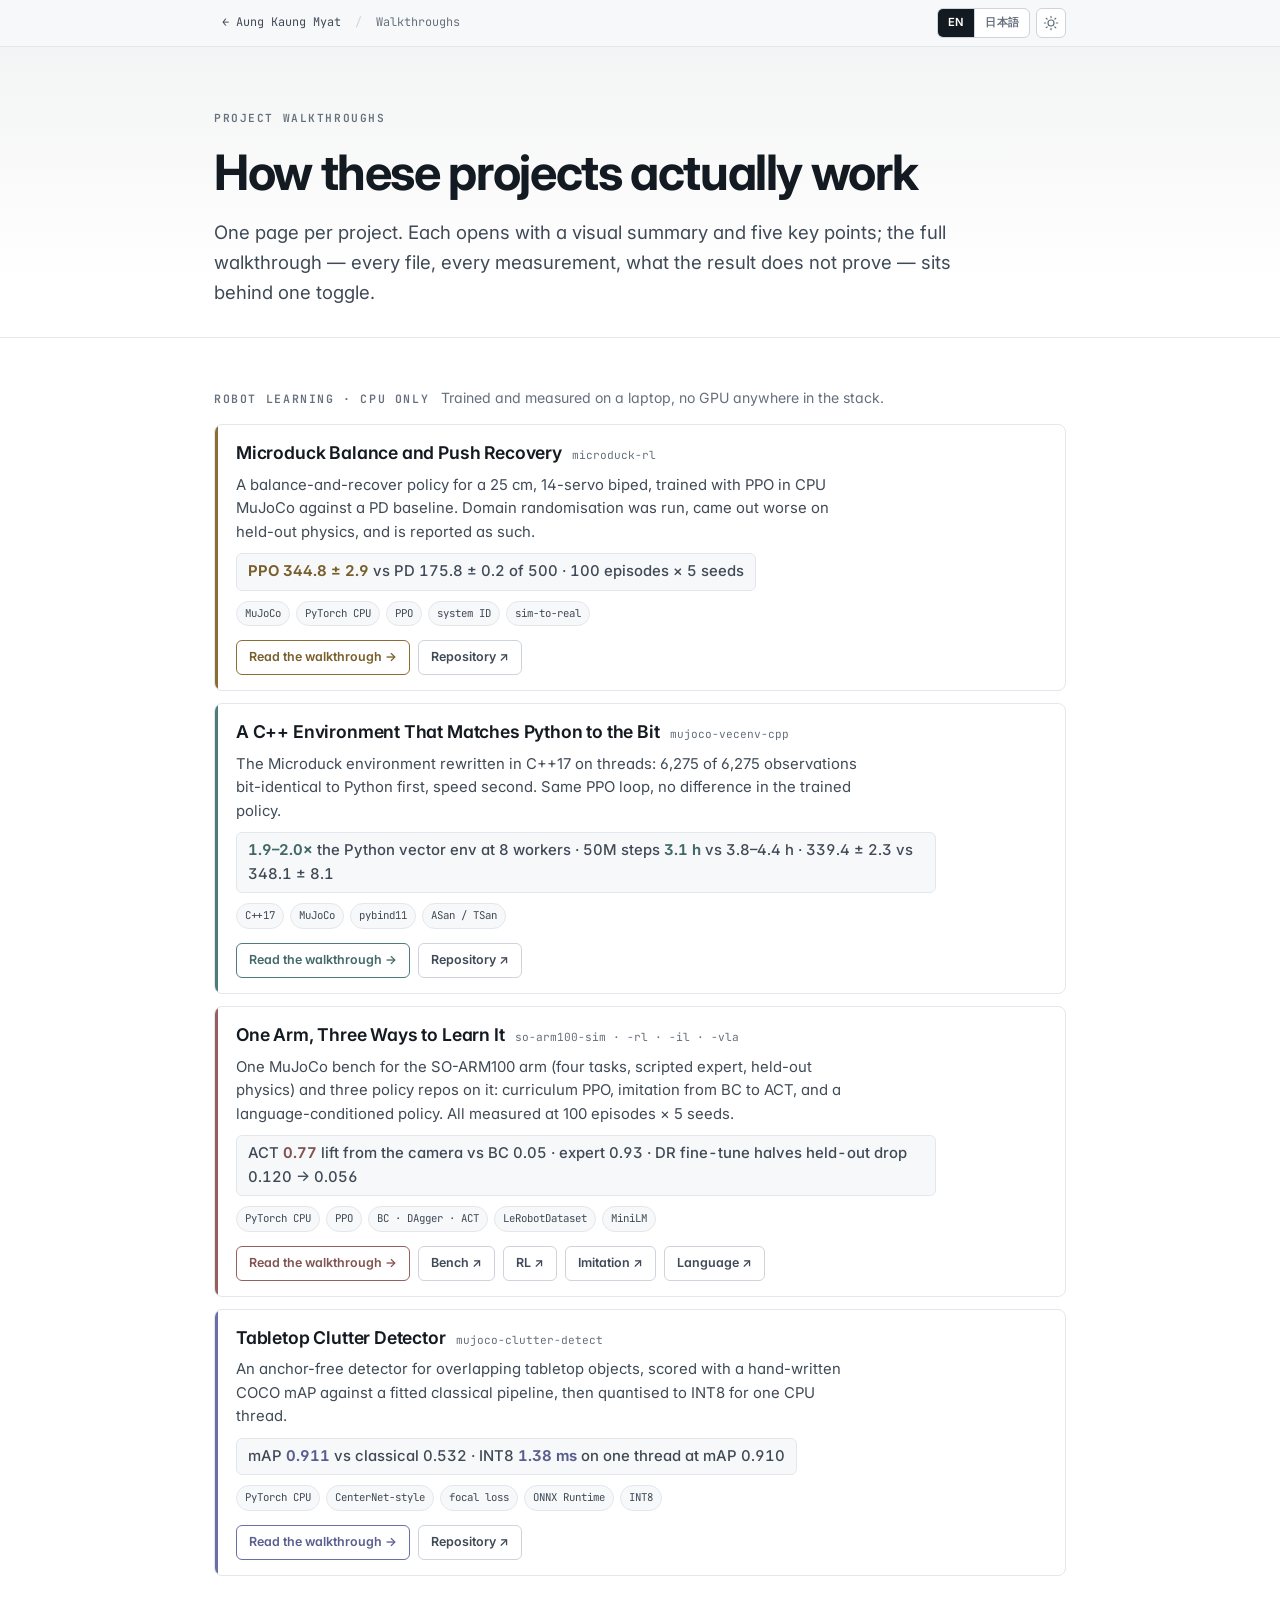
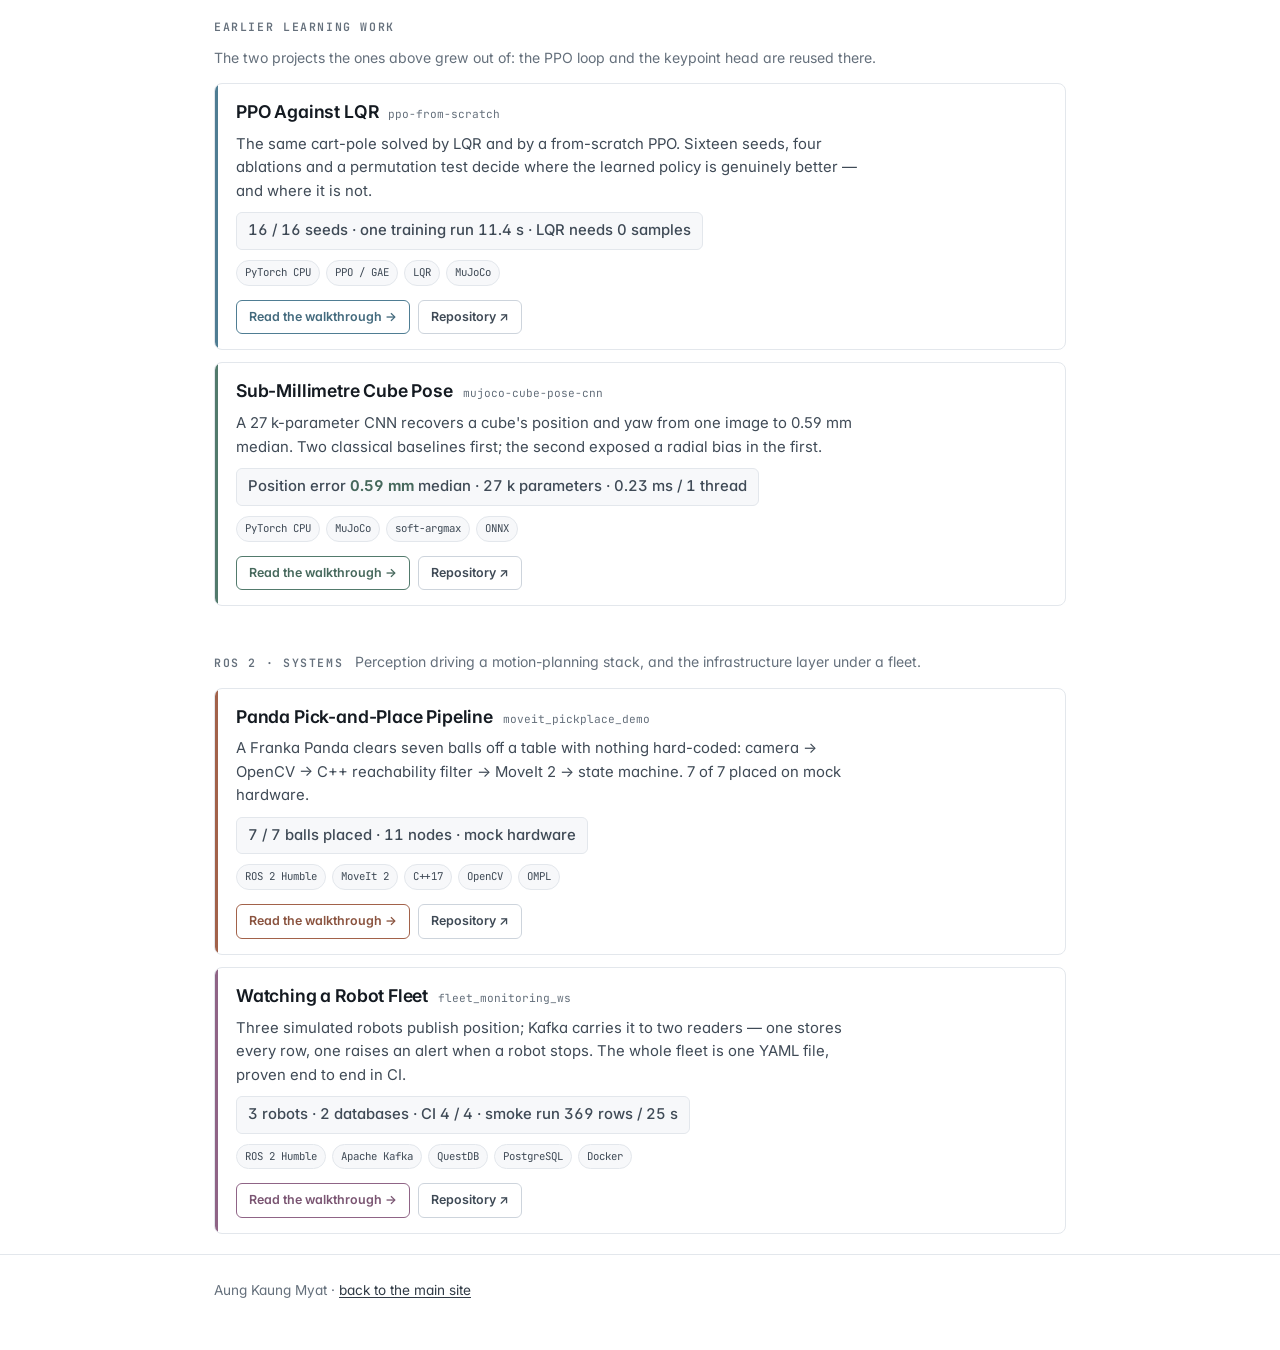
==== commit cd50aac4: "Walkthroughs open with a visual and five key points; chat answers short Each walkthrough starts with" ====
--- a/projects/index.html
+++ b/projects/index.html
@@ -40,13 +40,8 @@
   <div class="wrap head-inner">
     <div class="eyebrow"><span lang="en">Project walkthroughs</span><span lang="ja">プロジェクト解説</span></div>
     <h1><span lang="en">How these projects actually work</span><span lang="ja">各プロジェクトの仕組みと計測結果</span></h1>
-    <p class="deck" lang="en">One page per project. Each explains what the system does in plain language, walks
-      through every source file, sets out the numbers that were measured and how, and states what the
-      result does not prove. No prior knowledge of the specific tools is assumed — each page opens with
-      a glossary of its own terms.</p>
-    <p class="deck" lang="ja">1プロジェクトにつき1ページです。システムが何をするかを平易な言葉で説明し、すべてのソースファイルを順に解説し、
-      何をどう計測したかを数値で示したうえで、その結果から「言えないこと」も明記しています。
-      各ページの冒頭に用語集があるため、個々のツールの予備知識は不要です。</p>
+    <p class="deck" lang="en">One page per project. Each opens with a visual summary and five key points; the full walkthrough — every file, every measurement, what the result does not prove — sits behind one toggle.</p>
+    <p class="deck" lang="ja">1プロジェクト1ページ。冒頭は図と5つの要点で、全文（全ファイル・全計測・結果から言えないこと）は1つのボタンの先にあります。</p>
   </div>
 </header>
 
@@ -64,8 +59,8 @@
         <div class="card-body">
           <div class="card-top"><h3>Microduck Balance and Push Recovery</h3>
             <span class="repo">microduck-rl</span></div>
-          <p lang="en">A balance-and-recover policy for a 25 cm, 14-servo biped, trained with PPO in CPU MuJoCo. The page follows the project in order: a throughput figure that had to be corrected five times, a 48-dimensional observation built only from what the real sensors report, a reward rebuilt from measurement, a PD baseline to beat, and the full 50M steps, after a KL stop fixed a runaway step size in the second chunk. Domain randomisation was run and came out negative, and is reported as such; the ONNX export is measured.</p>
-          <p lang="ja">全高25 cm・14サーボの二足ロボットに、バランス維持と転倒復帰のpolicyをPPOで学習させました（CPU版MuJoCo）。ページはプロジェクトの順に進みます。5回修正したスループットの数値、実機センサーが出す値だけで構成した48次元のobservation、計測に基づいて作り直したreward、超えるべきPD baseline、そして50M stepの本学習です。2つ目のchunkではKL stopで暴走したstep sizeを止めました。Domain randomisationは結果が悪化したため、そのまま報告しています。ONNX exportも計測済みです。</p>
+          <p lang="en">A balance-and-recover policy for a 25 cm, 14-servo biped, trained with PPO in CPU MuJoCo against a PD baseline. Domain randomisation was run, came out worse on held-out physics, and is reported as such.</p>
+          <p lang="ja">25 cm・14サーボの二足ロボットに、CPU版MuJoCoでPPOによるバランス維持・復帰policyを学習し、PD baselineと比較。Domain randomisationはheld-out物理で悪化し、そのまま報告しています。</p>
           <p class="result"><b>PPO 344.8 ± 2.9</b> vs PD 175.8 ± 0.2 <span lang="en">of 500</span><span lang="ja">（500点満点）</span> · 100 episodes × 5 seeds</p>
           <div class="tech"><span>MuJoCo</span><span>PyTorch CPU</span><span>PPO</span><span>system ID</span><span>sim-to-real</span></div>
           <div class="links">
@@ -80,8 +75,8 @@
         <div class="card-body">
           <div class="card-top"><h3>A C++ Environment That Matches Python to the Bit</h3>
             <span class="repo">mujoco-vecenv-cpp</span></div>
-          <p lang="en">The Microduck environment rewritten in C++17 and run on threads instead of processes. The claim is not speed first: 6,275 of 6,275 observations come out bit-identical to the Python reference, which took matching numpy's summation order, libm's <code>pow</code> and a float32 constant. Then the speed, measured with the two backends alternating in one run. Then the training run: three seeds per backend, no difference in return or survival.</p>
-          <p lang="ja">Microduckの環境をC++17で書き直し、プロセスではなくスレッドで並列実行します。主張の第一は速度ではありません。6,275個のobservationすべてがPythonの参照実装とビット単位で一致します。そのためにnumpyの加算順序、libmの<code>pow</code>、float32の定数まで合わせました。次に速度で、2つのbackendを1回の実行内で交互に走らせて計測しています。最後に学習で、backendごとに3 seedsずつ学習し、returnにも生存率にも差は出ませんでした。</p>
+          <p lang="en">The Microduck environment rewritten in C++17 on threads: 6,275 of 6,275 observations bit-identical to Python first, speed second. Same PPO loop, no difference in the trained policy.</p>
+          <p lang="ja">Microduck環境をC++17・スレッド並列で再実装。まず6,275個のobservationがPythonとビット単位で一致することを示し、速度はその後。同じPPOループで、学習結果に差はありません。</p>
           <p class="result"><b>1.9–2.0×</b> <span lang="en">the Python vector env at 8 workers</span><span lang="ja">Python vector env比（8 workers）</span> · 50M steps <b>3.1 h</b> vs 3.8–4.4 h · 339.4 ± 2.3 vs 348.1 ± 8.1</p>
           <div class="tech"><span>C++17</span><span>MuJoCo</span><span>pybind11</span><span>ASan / TSan</span></div>
           <div class="links">
@@ -96,8 +91,8 @@
         <div class="card-body">
           <div class="card-top"><h3>One Arm, Three Ways to Learn It</h3>
             <span class="repo">so-arm100-sim · -rl · -il · -vla</span></div>
-          <p lang="en">A shared MuJoCo bench for the SO-ARM100 arm (four tasks, a scripted IK expert, domain randomisation, held-out physics, one evaluation protocol) and three policy projects on top of it: curriculum PPO, imitation from behaviour cloning through DAgger to ACT, and a language-conditioned policy scored on held-out paraphrases. All of it is measured at 100 episodes × 5 seeds.</p>
-          <p lang="ja">SO-ARM100アーム用の共通MuJoCoベンチ（4タスク、scripted IK expert、domain randomisation、held-out physics、統一された評価プロトコル）と、その上に載る3つのpolicyプロジェクトです。curriculum PPO、behaviour cloningからDAgger・ACTまでのimitation learning、そしてheld-outの言い換え文で評価するlanguage-conditioned policy。すべて100 episodes × 5 seedsで計測しています。</p>
+          <p lang="en">One MuJoCo bench for the SO-ARM100 arm (four tasks, scripted expert, held-out physics) and three policy repos on it: curriculum PPO, imitation from BC to ACT, and a language-conditioned policy. All measured at 100 episodes × 5 seeds.</p>
+          <p lang="ja">SO-ARM100用の共通MuJoCoベンチ（4タスク、scripted expert、held-out physics）と、その上の3つのpolicy：curriculum PPO、BCからACTまでのimitation learning、language-conditioned policy。すべて100 episodes × 5 seedsで計測。</p>
           <p class="result">ACT <b>0.77</b> <span lang="en">lift from the camera</span><span lang="ja">（カメラ入力でのlift成功率）</span> vs BC 0.05 · expert 0.93 · <span lang="en">DR fine-tune halves held-out drop</span><span lang="ja">DR fine-tuneでheld-out低下が半減</span> 0.120 → 0.056</p>
           <div class="tech"><span>PyTorch CPU</span><span>PPO</span><span>BC · DAgger · ACT</span><span>LeRobotDataset</span><span>MiniLM</span></div>
           <div class="links">
@@ -115,12 +110,8 @@
         <div class="card-body">
           <div class="card-top"><h3>Tabletop Clutter Detector</h3>
             <span class="repo">mujoco-clutter-detect</span></div>
-          <p lang="en">An anchor-free detector finds objects on a table where they hide one another. COCO mAP is
-            implemented from scratch rather than imported, an ablation compares photometric augmentation
-            against randomising appearance at render time, and the model is then quantised to INT8 for a
-            single CPU thread.</p>
-          <p lang="ja">物体同士が重なり合うテーブル上で、anchor-freeの検出器が物体を見つけます。COCO mAPはライブラリを使わず自前で実装し、
-            photometric augmentationとレンダリング時の外観ランダム化をablationで比較しました。最後にCPU 1スレッド向けにINT8量子化しています。</p>
+          <p lang="en">An anchor-free detector for overlapping tabletop objects, scored with a hand-written COCO mAP against a fitted classical pipeline, then quantised to INT8 for one CPU thread.</p>
+          <p lang="ja">重なり合うテーブル上の物体を検出するanchor-free検出器。自前実装のCOCO mAPで古典パイプラインと比較し、CPU 1スレッド向けにINT8量子化。</p>
           <p class="result">mAP <b>0.911</b> vs classical 0.532 · INT8 <b>1.38 ms</b> <span lang="en">on one thread</span><span lang="ja">（1スレッド）</span> at mAP 0.910</p>
           <div class="tech"><span>PyTorch CPU</span><span>CenterNet-style</span><span>focal loss</span><span>ONNX Runtime</span><span>INT8</span></div>
           <div class="links">
@@ -145,11 +136,8 @@
         <div class="card-body">
           <div class="card-top"><h3>PPO Against LQR</h3>
             <span class="repo">ppo-from-scratch</span></div>
-          <p lang="en">The same cart-pole solved twice: once with an optimal linear controller derived from the
-            physics, once with PPO written out from first principles. Sixteen seeds, four ablations and a
-            permutation test decide where the learned policy is genuinely better and where it is not.</p>
-          <p lang="ja">同じcart-poleを2通りで解きます。1つは物理モデルから導いた最適線形制御（LQR）、もう1つはゼロから実装したPPOです。
-            16 seeds、4つのablation、permutation testで、学習したpolicyが本当に優れている点とそうでない点を判定しました。</p>
+          <p lang="en">The same cart-pole solved by LQR and by a from-scratch PPO. Sixteen seeds, four ablations and a permutation test decide where the learned policy is genuinely better — and where it is not.</p>
+          <p lang="ja">同じcart-poleをLQRとゼロから実装したPPOで解く。16 seeds、4つのablation、permutation testで、学習policyが本当に優れている点とそうでない点を判定。</p>
           <p class="result">16 / 16 seeds · <span lang="en">one training run</span><span lang="ja">学習1回</span> 11.4 s · LQR <span lang="en">needs 0 samples</span><span lang="ja">はサンプル不要</span></p>
           <div class="tech"><span>PyTorch CPU</span><span>PPO / GAE</span><span>LQR</span><span>MuJoCo</span></div>
           <div class="links">
@@ -164,11 +152,8 @@
         <div class="card-body">
           <div class="card-top"><h3>Sub-Millimetre Cube Pose</h3>
             <span class="repo">mujoco-cube-pose-cnn</span></div>
-          <p lang="en">A small CNN recovers a cube's position and yaw angle from one rendered image. Two classical
-            baselines come first — the second exposed a systematic radial bias in the first, fixed by a
-            single scale factor — so the network's error is measured against something that already works.</p>
-          <p lang="ja">小さなCNNが、レンダリング画像1枚から立方体の位置とyaw角を推定します。先に古典的なbaselineを2つ作りました。
-            2つ目のbaselineが1つ目の系統的な半径方向のbiasを見つけ、1つのscale係数で修正しています。そのため、ネットワークの誤差は「すでに動くもの」と比較して計測されています。</p>
+          <p lang="en">A 27 k-parameter CNN recovers a cube's position and yaw from one image to 0.59 mm median. Two classical baselines first; the second exposed a radial bias in the first.</p>
+          <p lang="ja">27 kパラメータのCNNが画像1枚から立方体の位置とyawを中央値0.59 mmで推定。先に古典的baselineを2つ作り、2つ目が1つ目の半径方向のbiasを発見。</p>
           <p class="result"><span lang="en">Position error</span><span lang="ja">位置誤差</span> <b>0.59 mm</b> median · 27 k parameters · 0.23 ms / 1 thread</p>
           <div class="tech"><span>PyTorch CPU</span><span>MuJoCo</span><span>soft-argmax</span><span>ONNX</span></div>
           <div class="links">
@@ -193,11 +178,8 @@
         <div class="card-body">
           <div class="card-top"><h3>Panda Pick-and-Place Pipeline</h3>
             <span class="repo">moveit_pickplace_demo</span></div>
-          <p lang="en">A 7-axis Franka Panda clears seven balls off a table. Nothing is hard-coded: a simulated
-            camera renders the scene, an OpenCV node finds the balls in the picture, a C++ node discards
-            anything the arm cannot reach, and a state machine grasps only what survived that chain.</p>
-          <p lang="ja">7軸のFranka Pandaがテーブル上の7個のボールを片付けます。座標のハードコードはありません。シミュレーション上のカメラが画像を描画し、
-            OpenCVノードが画像内のボールを検出し、C++ノードがアームの届かない対象を除外し、state machineはそこを通過したものだけを掴みます。</p>
+          <p lang="en">A Franka Panda clears seven balls off a table with nothing hard-coded: camera → OpenCV → C++ reachability filter → MoveIt 2 → state machine. 7 of 7 placed on mock hardware.</p>
+          <p lang="ja">Franka Pandaがテーブル上の7個のボールを片付けます。座標のハードコードなし：カメラ → OpenCV → C++の到達性フィルタ → MoveIt 2 → state machine。mock hardwareで7/7成功。</p>
           <p class="result">7 / 7 <span lang="en">balls placed</span><span lang="ja">個を配置</span> · 11 nodes · <span lang="en">mock hardware</span><span lang="ja">mock hardware（実機不要）</span></p>
           <div class="tech"><span>ROS 2 Humble</span><span>MoveIt 2</span><span>C++17</span><span>OpenCV</span><span>OMPL</span></div>
           <div class="links">
@@ -212,13 +194,8 @@
         <div class="card-body">
           <div class="card-top"><h3>Watching a Robot Fleet</h3>
             <span class="repo">fleet_monitoring_ws</span></div>
-          <p lang="en">Three simulated robots publish where they are. A message bus carries it to two independent
-            readers — one stores every reading, one notices when a robot has stopped and opens an alert
-            a human can close. The whole fleet is described in one configuration file, and a job on every
-            push brings the real container stack up and proves the chain end to end.</p>
-          <p lang="ja">シミュレーション上の3台のロボットが自己位置をpublishします。メッセージバスがそれを2つの独立した受信側へ届けます。
-            1つはすべての値を保存し、もう1つはロボットの停止を検知して、人が閉じられるアラートを発行します。フリート全体は1つの設定ファイルで定義され、
-            pushのたびにCIが実際のコンテナ構成を立ち上げ、end-to-endで動作を検証します。</p>
+          <p lang="en">Three simulated robots publish position; Kafka carries it to two readers — one stores every row, one raises an alert when a robot stops. The whole fleet is one YAML file, proven end to end in CI.</p>
+          <p lang="ja">3台のシミュレーションロボットが位置をpublishし、Kafkaが2つの受信側へ届けます。1つは全行を保存、もう1つは停止を検知してアラート。フリート全体は1つのYAMLで定義し、CIでend-to-endに検証。</p>
           <p class="result">3 robots · 2 databases · CI 4 / 4 · <span lang="en">smoke run</span><span lang="ja">smoke test</span> 369 rows / 25 s</p>
           <div class="tech"><span>ROS 2 Humble</span><span>Apache Kafka</span><span>QuestDB</span><span>PostgreSQL</span><span>Docker</span></div>
           <div class="links">
--- a/projects/wt.css
+++ b/projects/wt.css
@@ -264,9 +264,72 @@
 figure{margin:0;display:flex;flex-direction:column;gap:8px}
 figcaption{font-size:.84rem;color:var(--muted)}
 svg{max-width:100%;height:auto;display:block}
-html.dark-mode svg[role="img"],html.dark-mode figure img,html.dark-mode main img{background:var(--fig-bg);border-radius:6px}
+html.dark-mode svg[role="img"]:not(.viz),html.dark-mode figure img,html.dark-mode main img{background:var(--fig-bg);border-radius:6px}
 
 footer{padding-block:30px 60px;color:var(--muted);font-size:.85rem}
+
+/* ── reading depth: key sections always; deep sections behind one toggle ── */
+/* A page marks its long-form sections data-depth="deep". By default they and
+ * their nav entries are hidden; the "Full walkthrough" button (or a #hash to a
+ * deep section) adds html.full. Nothing is removed, only folded. */
+html:not(.full) section[data-depth="deep"],
+html:not(.full) nav.jump a[data-depth="deep"]{display:none}
+html:not(.full) main .sec-num{display:none}
+.jump-toggle{margin-left:auto;flex-shrink:0;display:inline-flex;align-items:center;gap:6px;
+  font:600 .74rem/1 var(--sans);padding:6px 10px;border-radius:6px;cursor:pointer;
+  border:1px solid var(--accent-line);background:var(--accent-soft);color:var(--accent-deep)}
+.jump-toggle:hover{border-color:var(--accent)}
+.jump-toggle svg{transition:transform .15s}
+html.full .jump-toggle svg{transform:rotate(180deg)}
+.jump-toggle .on,html.full .jump-toggle .off{display:none}
+html.full .jump-toggle .on{display:inline}
+.deep-note{display:flex;justify-content:center;padding-block:28px 8px}
+html.full .deep-note{display:none}
+.deep-note button{font:600 .82rem/1 var(--sans);padding:10px 16px;border-radius:7px;cursor:pointer;
+  border:1px solid var(--line2);background:var(--bg);color:var(--ink2)}
+.deep-note button:hover{border-color:var(--accent);color:var(--accent-deep);background:var(--accent-soft)}
+
+/* ── "at a glance" section: one visual + a few key points ────────── */
+.glance{display:grid;grid-template-columns:minmax(0,1.25fr) minmax(260px,1fr);gap:28px;align-items:start}
+@media (max-width:820px){.glance{grid-template-columns:1fr}}
+.glance-visual{min-width:0;display:flex;flex-direction:column;gap:10px}
+.glance-visual .vtitle{font-family:var(--disp);font-size:.95rem;font-weight:620}
+.glance-visual .vsub{font-size:.82rem;color:var(--muted);margin-top:-6px}
+.keypoints{margin:0;padding:0;list-style:none;display:flex;flex-direction:column;gap:10px}
+.keypoints li{display:grid;grid-template-columns:26px 1fr;gap:10px;font-size:.93rem;line-height:1.5;color:var(--ink2)}
+.keypoints li b{font-family:var(--mono);font-size:.7rem;font-weight:600;color:var(--accent);
+  border:1px solid var(--accent-line);border-radius:5px;height:22px;display:inline-flex;align-items:center;justify-content:center}
+.keypoints li strong{color:var(--ink);font-weight:620}
+.keypoints li.neg b{color:var(--bad);border-color:color-mix(in srgb,var(--bad) 40%,transparent)}
+/* chart primitives (inline SVG, drawn with tokens so both themes work) */
+.viz{width:100%;height:auto;display:block;font-family:var(--sans)}
+.viz .bar{fill:var(--accent)}
+.viz .bar.ref{fill:var(--line2)}
+.viz .bar.neg{fill:var(--bad)}
+.viz .grid{stroke:var(--line);stroke-width:1}
+.viz .axis{stroke:var(--line2);stroke-width:1}
+.viz text{fill:var(--ink2);font-size:12px}
+.viz .lbl{font-weight:600;fill:var(--ink)}
+.viz .lbl.num{font-family:var(--mono);font-variant-numeric:tabular-nums}
+.viz .mut{fill:var(--muted);font-size:11px}
+.viz .dot{fill:var(--accent);stroke:var(--bg);stroke-width:2}
+.viz .dot.ref{fill:var(--line2)}
+.viz .dot.neg{fill:var(--bad)}
+.viz .line{fill:none;stroke:var(--accent);stroke-width:2;stroke-linecap:round;stroke-linejoin:round}
+.viz .line.ref{stroke:var(--line2)}
+.viz .box{fill:var(--paper);stroke:var(--line2)}
+.viz .box.hi{fill:var(--accent-soft);stroke:var(--accent-line)}
+.viz .arrow{stroke:var(--muted);stroke-width:1.5;fill:none;marker-end:url(#ah)}
+.viz .ah{fill:var(--muted)}
+.viz .cell{stroke:var(--bg);stroke-width:2}
+.legend{display:flex;flex-wrap:wrap;gap:14px;font-size:.78rem;color:var(--ink2)}
+.legend > span::before{content:'';display:inline-block;width:10px;height:10px;border-radius:2px;margin-right:6px;vertical-align:-1px;background:var(--accent)}
+.legend > span.ref::before{background:var(--line2)}
+.legend > span.neg::before{background:var(--bad)}
+details.tbl{font-size:.84rem}
+details.tbl summary{cursor:pointer;color:var(--muted);font-size:.8rem;padding:4px 0}
+details.tbl summary:hover{color:var(--accent-deep)}
+html[data-lang="ja"] .keypoints li{line-height:1.7}
 
 /* ── hub page (projects/index.html) ─────────────────────────────── */
 .hub .wrap{max-width:940px}
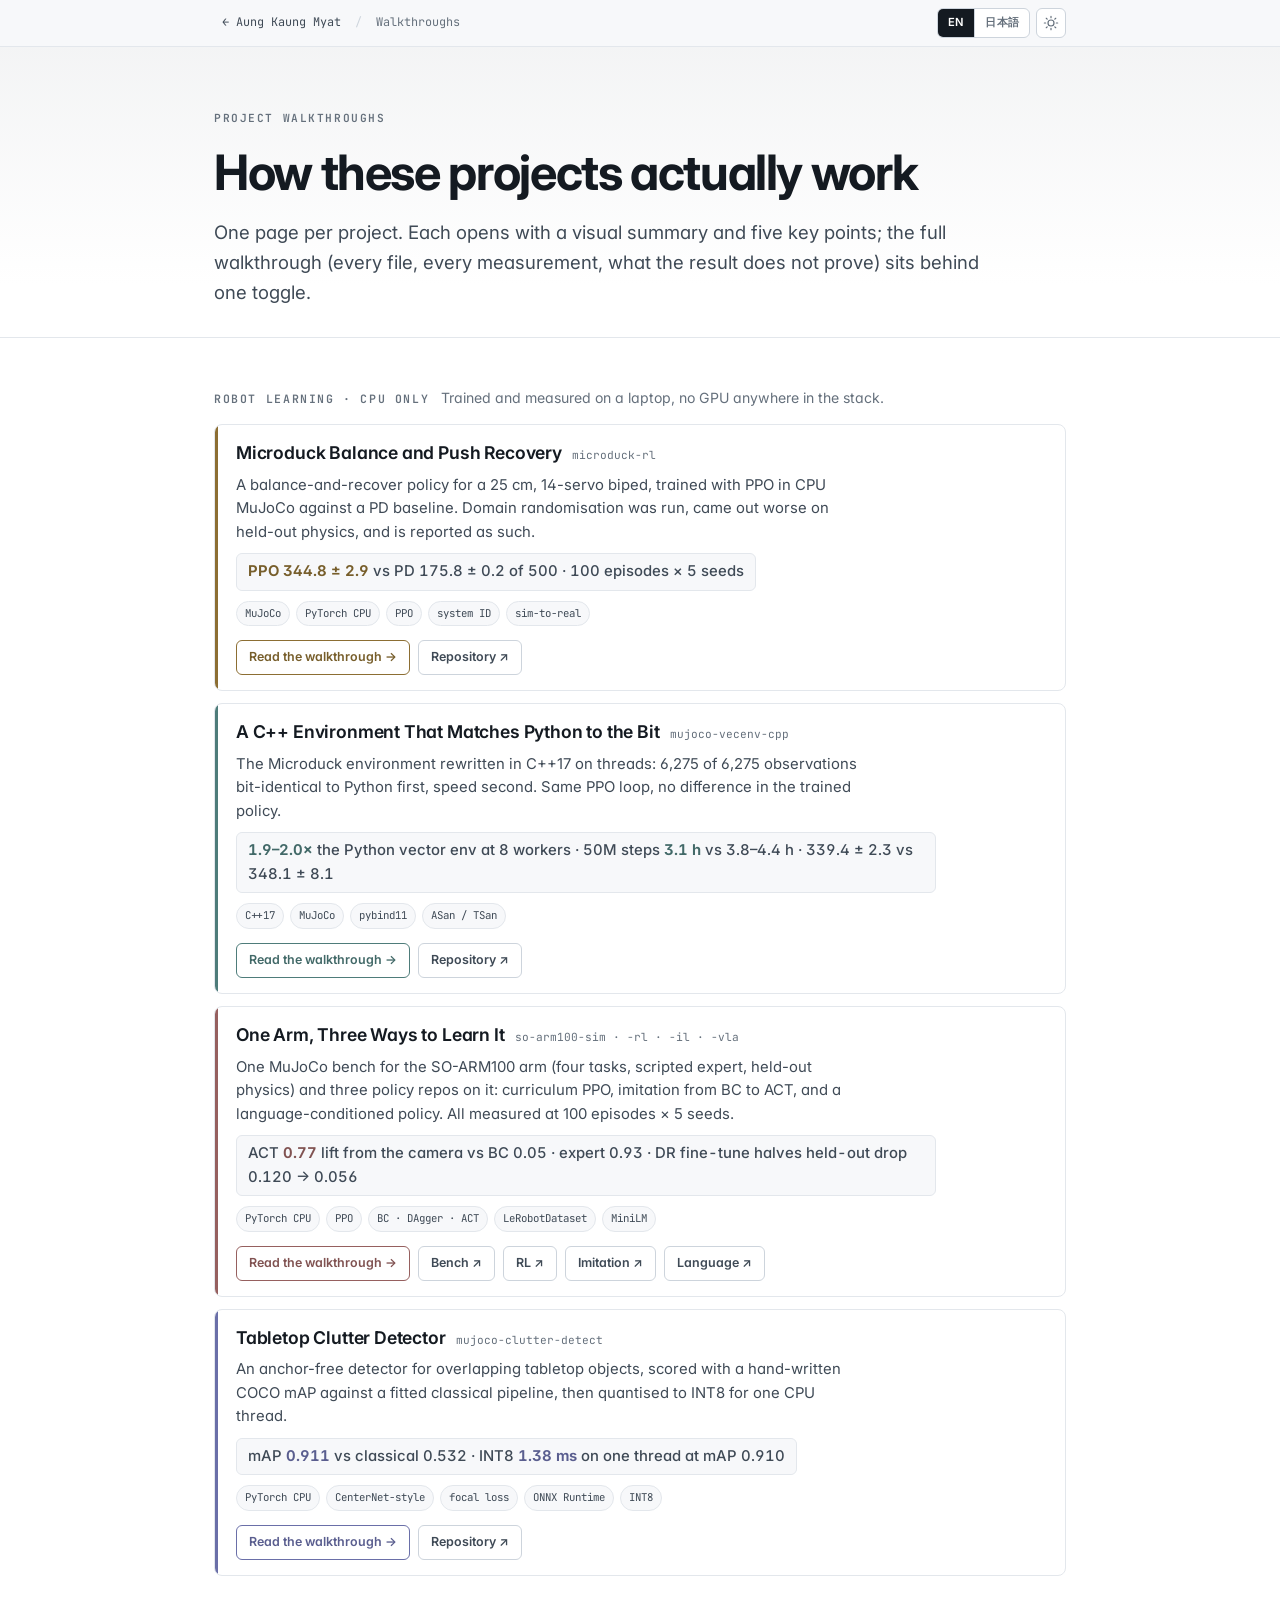
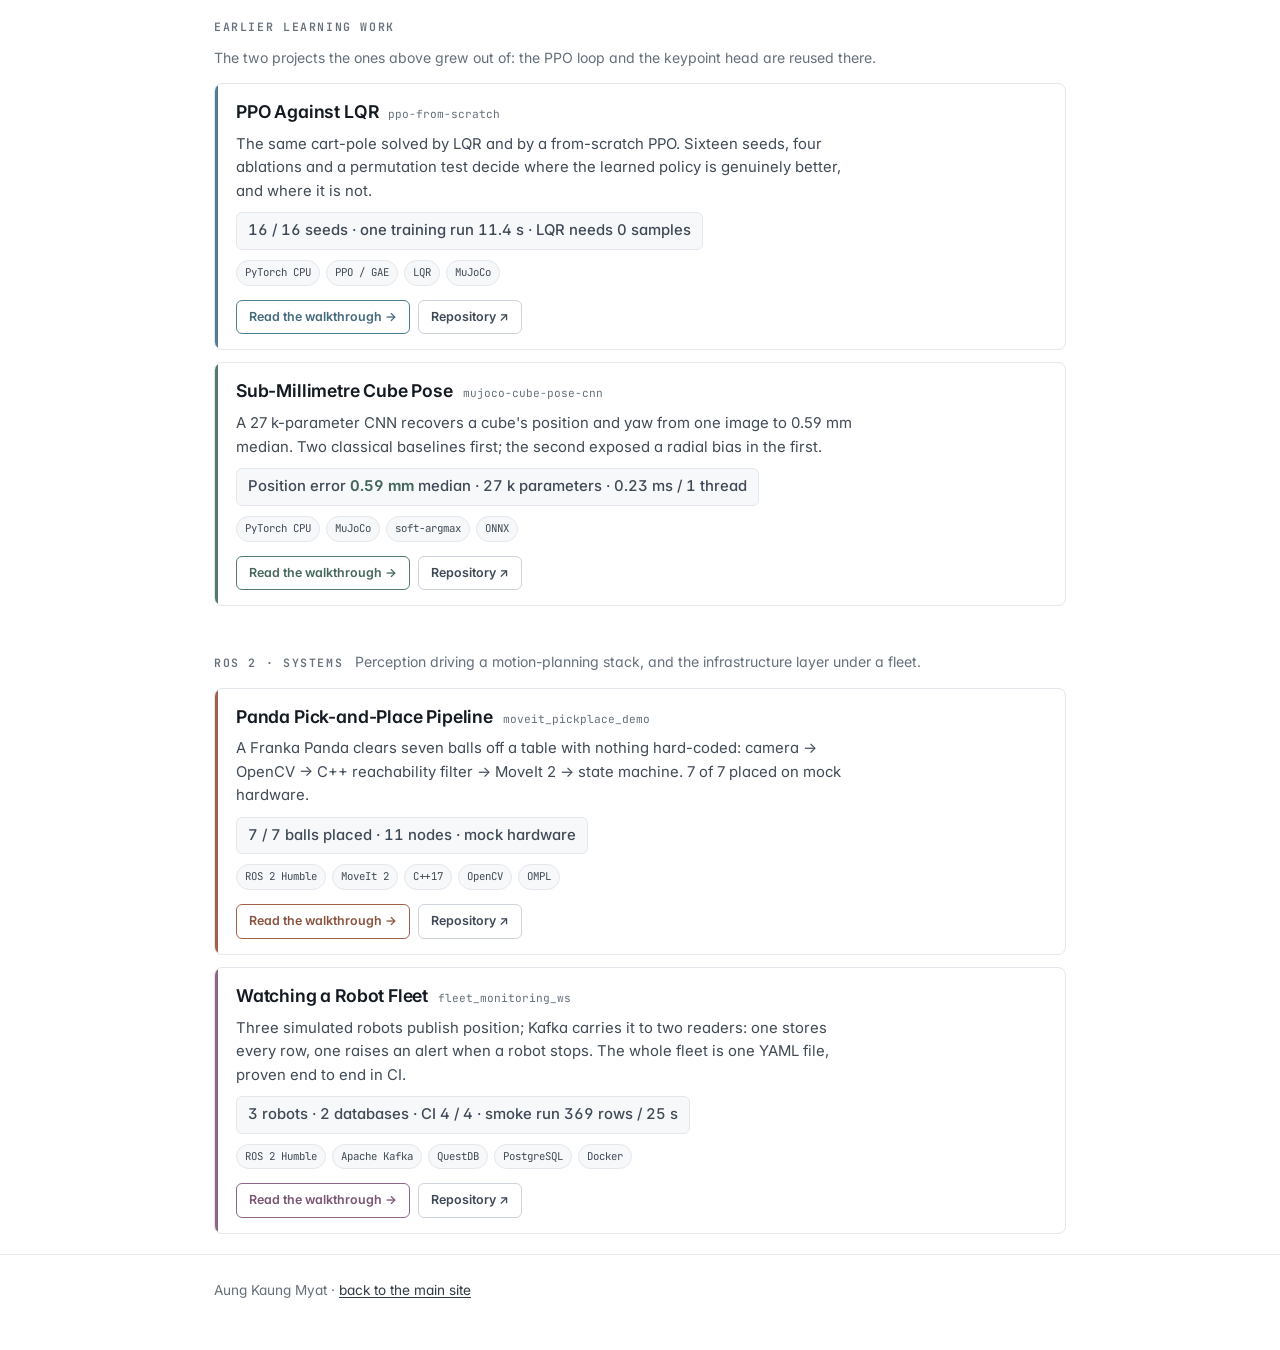
==== commit 1ea0f92e: "walkthroughs index: three em-dash asides rewritten" ====
--- a/projects/index.html
+++ b/projects/index.html
@@ -31,7 +31,7 @@
 <div class="sitebar"><div class="wrap sitebar-inner">
   <a href="../index.html">← Aung Kaung Myat</a><span class="sb-sep">/</span><span class="sb-here"><span lang="en">Walkthroughs</span><span lang="ja">プロジェクト解説</span></span>
   <div class="sb-tools">
-    <div class="lang-switch" role="group" aria-label="Language / 言語"><button type="button" data-set-lang="en" aria-pressed="true">EN</button><button type="button" data-set-lang="ja" aria-pressed="false">日本語</button></div>
+    <div class="lang-switch" role="group" aria-label="Language / 言語"><button type="button" id="lang-en" data-set-lang="en" aria-pressed="true">EN</button><button type="button" id="lang-ja" data-set-lang="ja" aria-pressed="false">日本語</button></div>
     <button class="sb-theme" id="theme-toggle" type="button" aria-label="Toggle dark mode" title="Light / dark"><svg class="sun-icon" width="16" height="16" viewBox="0 0 24 24" fill="none" stroke="currentColor" stroke-width="1.8" stroke-linecap="round"><circle cx="12" cy="12" r="4.5"></circle><path d="M12 2v2M12 20v2M4.9 4.9l1.4 1.4M17.7 17.7l1.4 1.4M2 12h2M20 12h2M4.9 19.1l1.4-1.4M17.7 6.3l1.4-1.4"></path></svg><svg class="moon-icon" width="16" height="16" viewBox="0 0 24 24" fill="none" stroke="currentColor" stroke-width="1.8" stroke-linecap="round" stroke-linejoin="round"><path d="M21 12.79A9 9 0 1 1 11.21 3 7 7 0 0 0 21 12.79z"></path></svg></button>
   </div>
 </div></div>
@@ -40,7 +40,7 @@
   <div class="wrap head-inner">
     <div class="eyebrow"><span lang="en">Project walkthroughs</span><span lang="ja">プロジェクト解説</span></div>
     <h1><span lang="en">How these projects actually work</span><span lang="ja">各プロジェクトの仕組みと計測結果</span></h1>
-    <p class="deck" lang="en">One page per project. Each opens with a visual summary and five key points; the full walkthrough — every file, every measurement, what the result does not prove — sits behind one toggle.</p>
+    <p class="deck" lang="en">One page per project. Each opens with a visual summary and five key points; the full walkthrough (every file, every measurement, what the result does not prove) sits behind one toggle.</p>
     <p class="deck" lang="ja">1プロジェクト1ページ。冒頭は図と5つの要点で、全文（全ファイル・全計測・結果から言えないこと）は1つのボタンの先にあります。</p>
   </div>
 </header>
@@ -136,7 +136,7 @@
         <div class="card-body">
           <div class="card-top"><h3>PPO Against LQR</h3>
             <span class="repo">ppo-from-scratch</span></div>
-          <p lang="en">The same cart-pole solved by LQR and by a from-scratch PPO. Sixteen seeds, four ablations and a permutation test decide where the learned policy is genuinely better — and where it is not.</p>
+          <p lang="en">The same cart-pole solved by LQR and by a from-scratch PPO. Sixteen seeds, four ablations and a permutation test decide where the learned policy is genuinely better, and where it is not.</p>
           <p lang="ja">同じcart-poleをLQRとゼロから実装したPPOで解く。16 seeds、4つのablation、permutation testで、学習policyが本当に優れている点とそうでない点を判定。</p>
           <p class="result">16 / 16 seeds · <span lang="en">one training run</span><span lang="ja">学習1回</span> 11.4 s · LQR <span lang="en">needs 0 samples</span><span lang="ja">はサンプル不要</span></p>
           <div class="tech"><span>PyTorch CPU</span><span>PPO / GAE</span><span>LQR</span><span>MuJoCo</span></div>
@@ -194,7 +194,7 @@
         <div class="card-body">
           <div class="card-top"><h3>Watching a Robot Fleet</h3>
             <span class="repo">fleet_monitoring_ws</span></div>
-          <p lang="en">Three simulated robots publish position; Kafka carries it to two readers — one stores every row, one raises an alert when a robot stops. The whole fleet is one YAML file, proven end to end in CI.</p>
+          <p lang="en">Three simulated robots publish position; Kafka carries it to two readers: one stores every row, one raises an alert when a robot stops. The whole fleet is one YAML file, proven end to end in CI.</p>
           <p lang="ja">3台のシミュレーションロボットが位置をpublishし、Kafkaが2つの受信側へ届けます。1つは全行を保存、もう1つは停止を検知してアラート。フリート全体は1つのYAMLで定義し、CIでend-to-endに検証。</p>
           <p class="result">3 robots · 2 databases · CI 4 / 4 · <span lang="en">smoke run</span><span lang="ja">smoke test</span> 369 rows / 25 s</p>
           <div class="tech"><span>ROS 2 Humble</span><span>Apache Kafka</span><span>QuestDB</span><span>PostgreSQL</span><span>Docker</span></div>
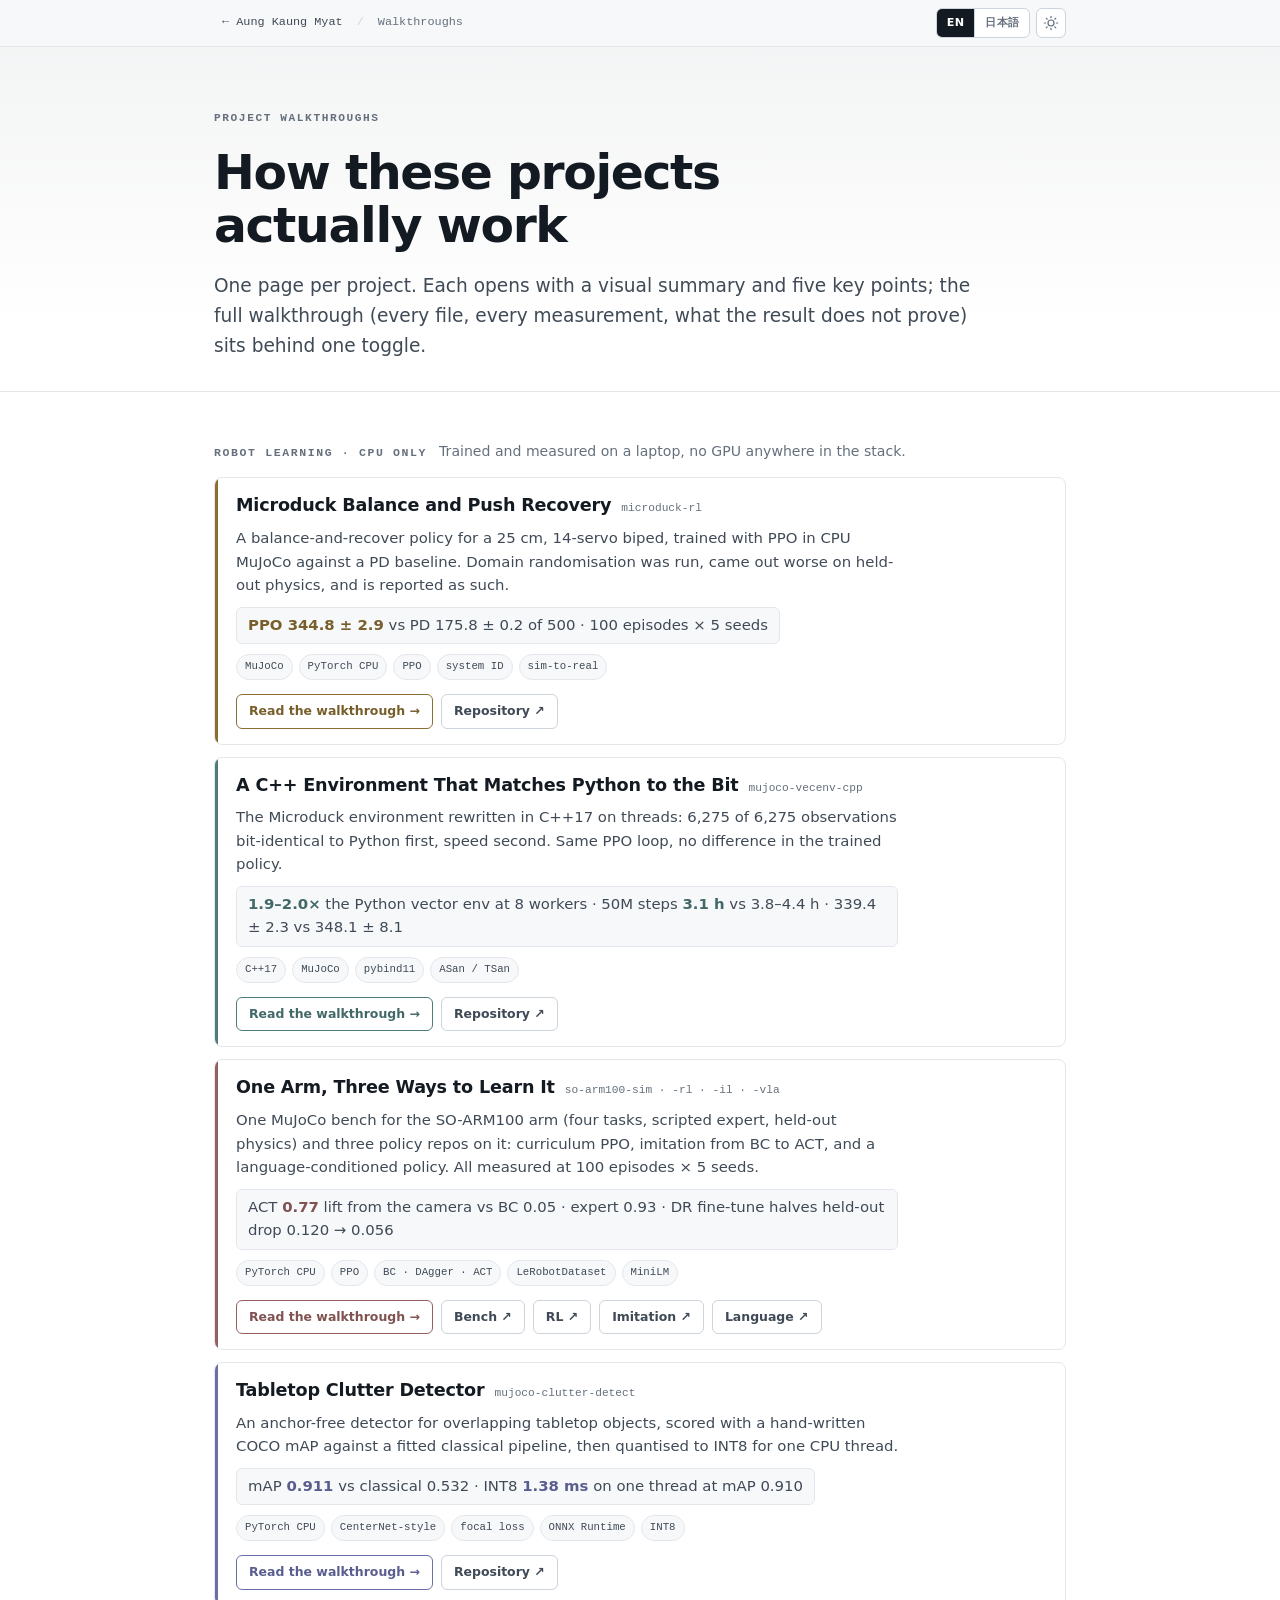
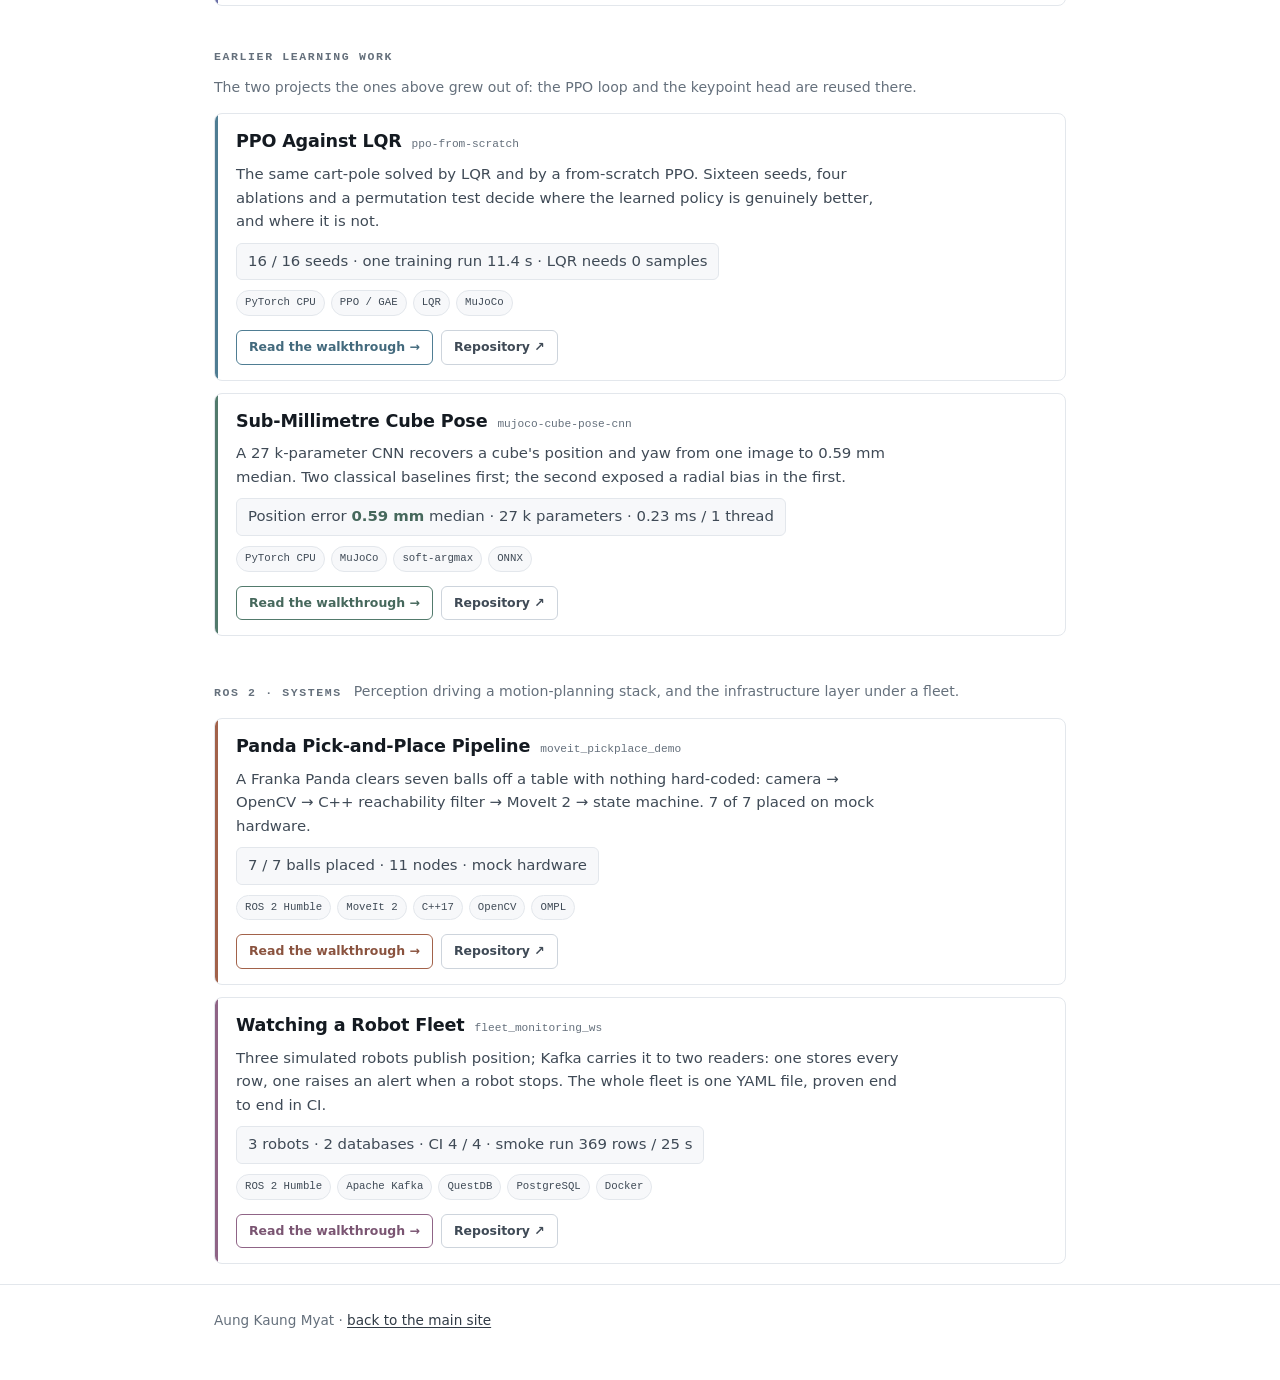
==== commit cafdb4ea: "walkthroughs: system fonts, no Google Fonts request The home page dropped the Google Fonts request i" ====
--- a/projects/index.html
+++ b/projects/index.html
@@ -15,9 +15,6 @@
 <meta name="theme-color" content="#ffffff" media="(prefers-color-scheme: light)">
 <meta name="theme-color" content="#0e1420" media="(prefers-color-scheme: dark)">
 <link rel="icon" href="data:image/svg+xml,<svg xmlns='http://www.w3.org/2000/svg' viewBox='0 0 32 32'><rect width='32' height='32' rx='7' fill='%233d4a57'/><text x='16' y='22' font-family='monospace' font-size='16' font-weight='700' fill='%23fff' text-anchor='middle'>A</text></svg>">
-<link rel="preconnect" href="https://fonts.googleapis.com">
-<link rel="preconnect" href="https://fonts.gstatic.com" crossorigin>
-<link rel="stylesheet" href="https://fonts.googleapis.com/css2?family=Inter:wght@400;500;600;700&family=JetBrains+Mono:wght@400;600&display=swap">
 <script>
 (function(d){var l,t;try{l=new URLSearchParams(location.search).get('lang')}catch(e){}
 try{if(l)localStorage.setItem('lang',l);else l=localStorage.getItem('lang');t=localStorage.getItem('theme')}catch(e){}
--- a/projects/wt.css
+++ b/projects/wt.css
@@ -26,8 +26,8 @@
   --bad:#a2413b;
   --bad-soft:#fbf0ee;
   --fig-bg:transparent;
-  --sans:"Inter","Hiragino Sans","Hiragino Kaku Gothic ProN","BIZ UDPGothic","Yu Gothic UI","Yu Gothic",Meiryo,"Noto Sans JP",system-ui,sans-serif;
-  --mono:"JetBrains Mono",ui-monospace,SFMono-Regular,Menlo,Consolas,monospace;
+  --sans:-apple-system,BlinkMacSystemFont,"Segoe UI Variable Text","Segoe UI","Helvetica Neue","Hiragino Sans","Hiragino Kaku Gothic ProN","BIZ UDPGothic","Yu Gothic UI","Yu Gothic",Meiryo,"Noto Sans JP",system-ui,sans-serif;
+  --mono:ui-monospace,SFMono-Regular,"Cascadia Mono",Menlo,Consolas,monospace;
   --disp:var(--sans);
   --body:var(--sans);
   --nav-bg:rgba(255,255,255,.92);
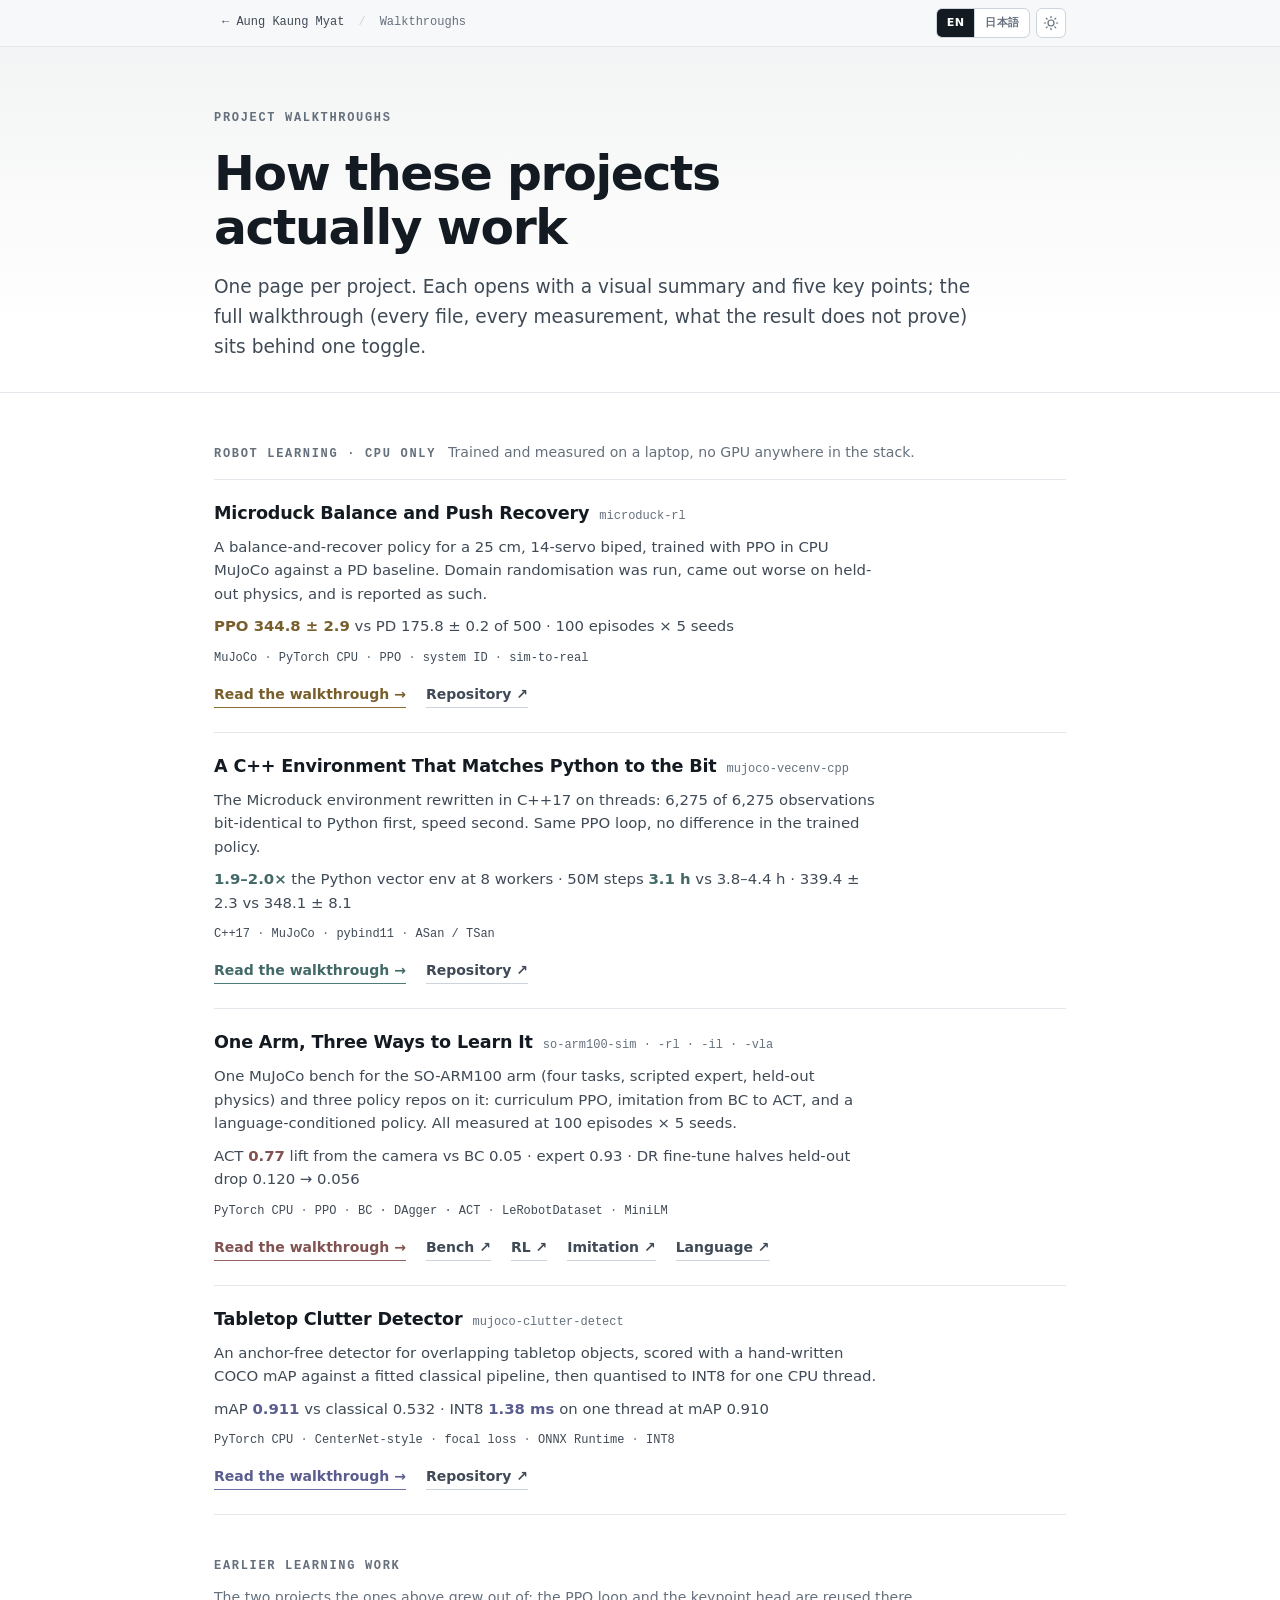
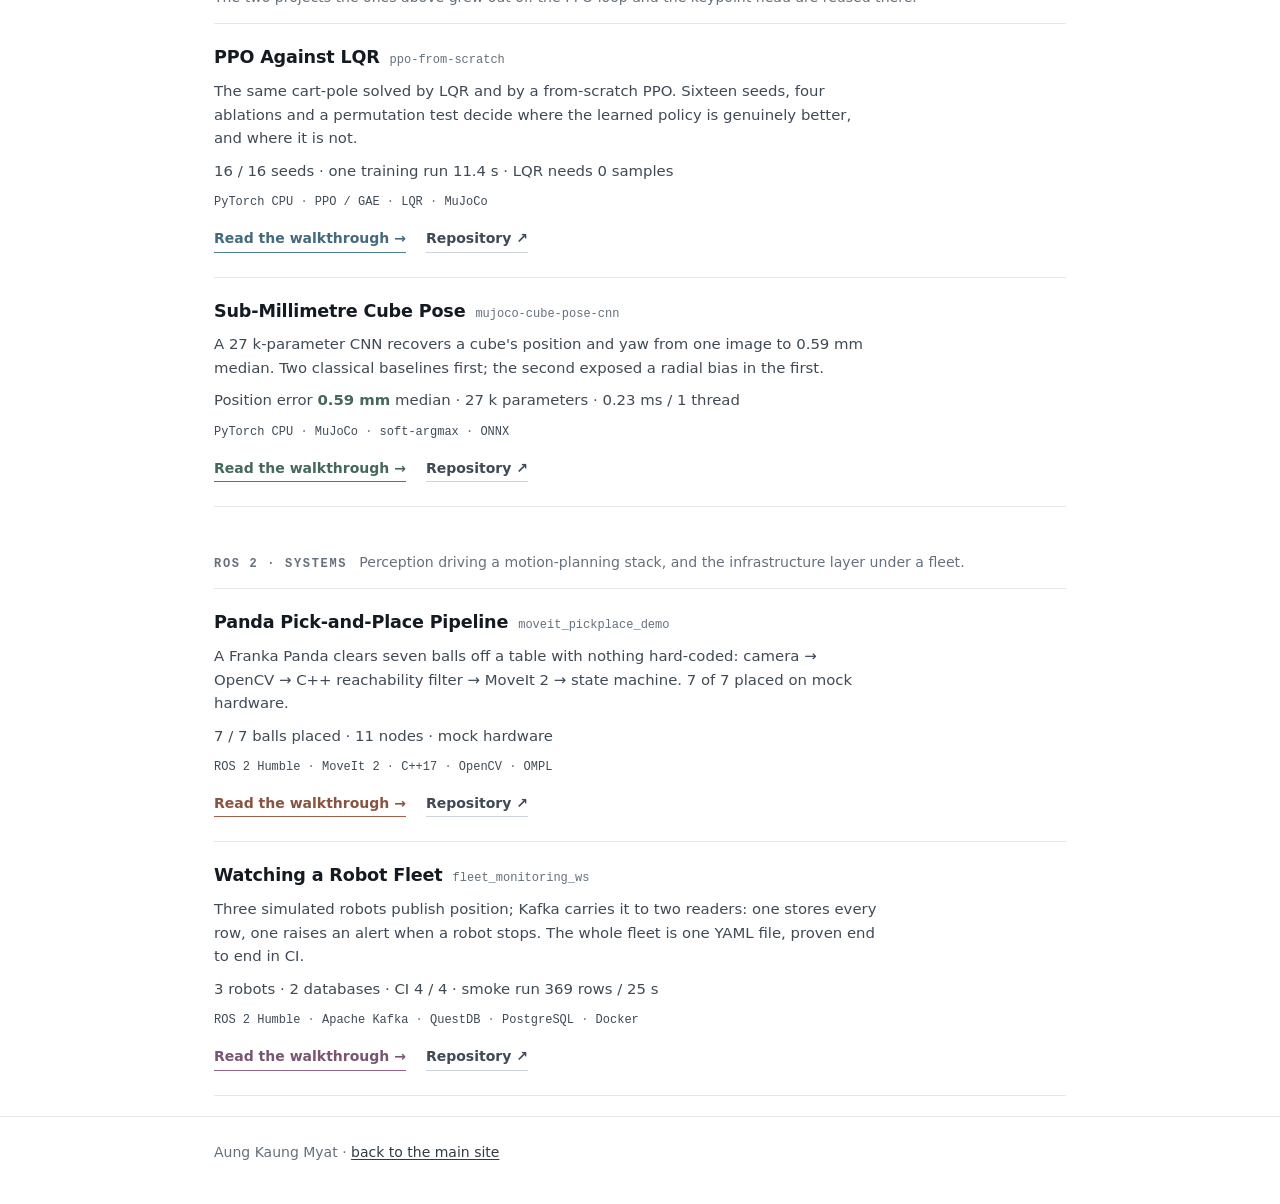
==== commit b1d9462c: "Walkthroughs: link card image (og.jpg 1200x630) and summary_large_image on all 9 pages; shared walkt" ====
--- a/projects/index.html
+++ b/projects/index.html
@@ -11,7 +11,11 @@
 <meta property="og:url" content="https://aungkaung1928.github.io/projects/">
 <meta property="og:title" content="Project Walkthroughs — Aung Kaung Myat">
 <meta property="og:description" content="Eight robotics and robot-learning projects explained end to end: architecture, every file, the measurements, and the stated limits.">
-<meta name="twitter:card" content="summary">
+<meta property="og:image" content="https://aungkaung1928.github.io/og.jpg">
+<meta property="og:image:width" content="1200">
+<meta property="og:image:height" content="630">
+<meta property="og:image:alt" content="Aung Kaung Myat, Robotics Software Engineer, with his photo">
+<meta name="twitter:card" content="summary_large_image">
 <meta name="theme-color" content="#ffffff" media="(prefers-color-scheme: light)">
 <meta name="theme-color" content="#0e1420" media="(prefers-color-scheme: dark)">
 <link rel="icon" href="data:image/svg+xml,<svg xmlns='http://www.w3.org/2000/svg' viewBox='0 0 32 32'><rect width='32' height='32' rx='7' fill='%233d4a57'/><text x='16' y='22' font-family='monospace' font-size='16' font-weight='700' fill='%23fff' text-anchor='middle'>A</text></svg>">
--- a/projects/wt.css
+++ b/projects/wt.css
@@ -5,7 +5,7 @@
    ═══════════════════════════════════════════════════════════════════ */
 
 /* ── tokens ─────────────────────────────────────────────────────── */
-:root{
+:root{--fs-label:.75rem;--fs-small:.875rem;
   --h:#3d4a57;
   --bg:#ffffff;
   --paper:#f7f8fa;
@@ -79,18 +79,18 @@
 h1{font-size:clamp(1.95rem,5vw,3.05rem);line-height:1.1;letter-spacing:-.028em;font-weight:700}
 h2{font-size:clamp(1.3rem,2.8vw,1.7rem);line-height:1.22;letter-spacing:-.02em;font-weight:650}
 h3{font-size:1.06rem;line-height:1.35;letter-spacing:-.01em;font-weight:620}
-h4{font-size:.95rem;font-weight:620}
+h4,h3.h4{font-size:.95rem;font-weight:620}
 p{margin:0}
 a{color:var(--accent-deep);text-underline-offset:.16em;text-decoration-thickness:.06em}
 a:hover{color:var(--accent)}
 :focus-visible{outline:2px solid var(--accent);outline-offset:2px;border-radius:3px}
 code,kbd{font-family:var(--mono);font-size:.84em;background:var(--paper2);padding:.1em .35em;
   border-radius:4px;color:var(--ink);word-break:break-word}
-pre{font-family:var(--mono);font-size:.8rem;line-height:1.65;background:var(--paper);
+pre{font-family:var(--mono);font-size:var(--fs-small);line-height:1.65;background:var(--paper);
   border:1px solid var(--line);border-left:3px solid var(--accent-line);border-radius:0 6px 6px 0;
   padding:14px 16px;overflow-x:auto;margin:0;color:var(--ink2)}
 pre code{background:none;padding:0;font-size:1em}
-.eyebrow{font-family:var(--mono);font-size:.7rem;letter-spacing:.14em;text-transform:uppercase;
+.eyebrow{font-family:var(--mono);font-size:var(--fs-label);letter-spacing:.14em;text-transform:uppercase;
   color:var(--muted);font-weight:600}
 .rule{height:1px;background:var(--line);border:0;margin:0}
 
@@ -100,7 +100,7 @@
 .skip:focus{left:8px;top:8px}
 .sitebar{border-bottom:1px solid var(--line);background:var(--paper)}
 .sitebar-inner{display:flex;align-items:center;gap:6px;padding-block:8px;
-  font-family:var(--mono);font-size:.74rem;flex-wrap:wrap}
+  font-family:var(--mono);font-size:var(--fs-label);flex-wrap:wrap}
 .sitebar a{color:var(--ink2);text-decoration:none;padding:5px 8px;border-radius:5px;white-space:nowrap}
 .sitebar a:hover{background:var(--accent-soft);color:var(--accent-deep)}
 .sb-sep{color:var(--line2)}
@@ -119,7 +119,7 @@
 .sb-theme .moon-icon{display:none}
 html.dark-mode .sb-theme .sun-icon{display:none}
 html.dark-mode .sb-theme .moon-icon{display:block}
-@media (max-width:560px){.sb-repo{display:none}.sitebar-inner{font-size:.72rem}}
+@media (max-width:560px){.sb-repo{display:none}.sitebar-inner{font-size:var(--fs-label)}}
 
 .progress{position:fixed;inset:0 0 auto 0;height:2px;z-index:40;pointer-events:none}
 .progress i{display:block;height:100%;width:0;background:var(--accent);opacity:.75}
@@ -129,13 +129,12 @@
   background:linear-gradient(180deg,var(--accent-soft) 0%,var(--bg) 82%)}
 .head-inner{padding-block:clamp(32px,6.5vw,62px) 30px;display:flex;flex-direction:column;gap:18px}
 .deck{font-size:clamp(1.02rem,2.1vw,1.16rem);color:var(--ink2);max-width:66ch;line-height:1.62}
-.chips{display:flex;flex-wrap:wrap;gap:6px}
-.chip{font-family:var(--mono);font-size:.69rem;letter-spacing:.02em;padding:4px 9px;
-  border:1px solid var(--accent-line);color:var(--accent-deep);background:var(--bg);border-radius:100px}
-.factgrid{display:grid;grid-template-columns:repeat(auto-fit,minmax(150px,1fr));gap:1px;
-  background:var(--line);border:1px solid var(--line);border-radius:8px;overflow:hidden;margin-top:4px}
-.fact{background:var(--bg);padding:12px 14px;display:flex;flex-direction:column;gap:4px;margin:0}
-.fact dt{font-family:var(--mono);font-size:.64rem;letter-spacing:.11em;text-transform:uppercase;color:var(--muted)}
+.chips{display:flex;flex-wrap:wrap;row-gap:4px}
+.chip{font-family:var(--mono);font-size:var(--fs-label);letter-spacing:.02em;color:var(--ink2)}
+.chip:not(:last-child)::after{content:"·";padding-inline:.6em;color:var(--muted)}
+.factgrid{display:grid;grid-template-columns:repeat(auto-fit,minmax(140px,1fr));gap:0 20px;margin-top:4px}
+.fact{border-top:1px solid var(--line);padding:10px 0 12px;display:flex;flex-direction:column;gap:4px;margin:0}
+.fact dt{font-family:var(--mono);font-size:var(--fs-label);letter-spacing:.11em;text-transform:uppercase;color:var(--muted)}
 .fact dd{margin:0;font-family:var(--disp);font-size:.96rem;font-weight:620;line-height:1.3;font-variant-numeric:tabular-nums}
 .fact dd em{font-style:normal;color:var(--accent)}
 
@@ -144,7 +143,7 @@
   backdrop-filter:saturate(1.4) blur(8px);-webkit-backdrop-filter:saturate(1.4) blur(8px);border-bottom:1px solid var(--line)}
 .jump-inner{display:flex;gap:2px;overflow-x:auto;padding-block:7px;scrollbar-width:none}
 .jump-inner::-webkit-scrollbar{display:none}
-.jump a{font-family:var(--sans);font-size:.76rem;font-weight:500;white-space:nowrap;
+.jump a{font-family:var(--sans);font-size:var(--fs-small);font-weight:500;white-space:nowrap;
   padding:5px 10px;border-radius:5px;color:var(--ink2);text-decoration:none}
 .jump a:hover{background:var(--accent-soft);color:var(--accent-deep)}
 .jump a[aria-current="true"]{background:var(--accent-soft);color:var(--accent-deep);
@@ -156,17 +155,16 @@
 .sec-head{display:flex;flex-wrap:wrap;gap:12px;align-items:center;margin-bottom:18px}
 .sec-num{display:inline-flex;align-items:center;justify-content:center;min-width:28px;height:24px;
   border:1px solid var(--accent-line);background:var(--accent-soft);color:var(--accent-deep);
-  border-radius:5px;font-family:var(--mono);font-size:.7rem;font-weight:600;letter-spacing:.04em}
+  border-radius:5px;font-family:var(--mono);font-size:var(--fs-label);font-weight:600;letter-spacing:.04em}
 .sec-sub{flex:1 0 100%;margin:2px 0 0;font-size:.95rem;line-height:1.55;color:var(--muted);max-width:72ch}
 .stack{display:flex;flex-direction:column;gap:16px}
 .stack-lg{display:flex;flex-direction:column;gap:26px}
 
 /* ── callouts ───────────────────────────────────────────────────── */
-.note{border:1px solid var(--line);border-left:3px solid var(--line2);background:var(--paper);
-  padding:14px 16px;display:flex;flex-direction:column;gap:7px;border-radius:0 6px 6px 0}
-.note.key{border-left-color:var(--accent);background:var(--accent-soft)}
-.note.warnbox{border-left-color:var(--warn);background:var(--warn-soft)}
-.note-label{font-family:var(--mono);font-size:.65rem;letter-spacing:.12em;text-transform:uppercase;
+.note{border-left:3px solid var(--line2);padding:2px 0 2px 16px;display:flex;flex-direction:column;gap:7px}
+.note.key{border-left-color:var(--accent)}
+.note.warnbox{border-left-color:var(--warn)}
+.note-label{font-family:var(--mono);font-size:var(--fs-label);letter-spacing:.12em;text-transform:uppercase;
   color:var(--muted);font-weight:600}
 .note.key .note-label{color:var(--accent-deep)}
 .note.warnbox .note-label{color:var(--warn)}
@@ -178,17 +176,17 @@
   padding:12px 13px;display:flex;flex-direction:column;gap:5px}
 .stepbox + .stepbox,.pnode + .pnode{border-left:0}
 .stepbox.todo{background:var(--paper)}
-.stepbox .sn,.pn-tag,.pn-lang{font-family:var(--mono);font-size:.62rem;letter-spacing:.11em;text-transform:uppercase;color:var(--accent)}
+.stepbox .sn,.pn-tag,.pn-lang{font-family:var(--mono);font-size:var(--fs-label);letter-spacing:.11em;text-transform:uppercase;color:var(--accent)}
 .stepbox.todo .sn{color:var(--muted)}
 .stepbox .st{font-family:var(--disp);font-size:.92rem;font-weight:620;line-height:1.3}
-.stepbox .sd,.pn-role{font-size:.82rem;color:var(--muted);line-height:1.45}
-.stepbox .sr{font-family:var(--mono);font-size:.73rem;color:var(--ink);font-weight:600;
+.stepbox .sd,.pn-role{font-size:var(--fs-small);color:var(--muted);line-height:1.45}
+.stepbox .sr{font-family:var(--mono);font-size:var(--fs-label);color:var(--ink);font-weight:600;
   border-top:1px dashed var(--line2);padding-top:6px;margin-top:auto}
 .stepbox.todo .sr{color:var(--muted);font-weight:400}
 .pn-name{font-family:var(--mono);font-size:.79rem;font-weight:600;color:var(--ink);word-break:break-word}
 @media (max-width:640px){.stepbox+.stepbox,.pnode+.pnode{border-left:1px solid var(--line2);border-top:0}}
 .topics{display:flex;flex-wrap:wrap;gap:8px;margin-top:10px}
-.topic{font-family:var(--mono);font-size:.72rem;border:1px dashed var(--line2);padding:3px 8px;color:var(--ink2);background:var(--paper)}
+.topic{font-family:var(--mono);font-size:var(--fs-label);border:1px dashed var(--line2);padding:3px 8px;color:var(--ink2);background:var(--paper)}
 .fsm{display:flex;flex-wrap:wrap;gap:8px;align-items:center}
 .state{font-family:var(--mono);font-size:.78rem;font-weight:600;padding:6px 11px;border-radius:4px;
   border:1px solid var(--accent-line);background:var(--accent-soft);color:var(--accent-deep)}
@@ -196,8 +194,8 @@
 .arrowx{color:var(--muted);font-family:var(--mono)}
 .flow{display:flex;flex-wrap:wrap;gap:1px;background:var(--line);border:1px solid var(--line)}
 .flow .box{flex:1 1 150px;background:var(--bg);padding:11px 13px;display:flex;flex-direction:column;gap:3px}
-.flow .box b{font-family:var(--disp);font-size:.86rem;font-weight:620}
-.flow .box span{font-size:.8rem;color:var(--muted);line-height:1.45}
+.flow .box b{font-family:var(--disp);font-size:var(--fs-small);font-weight:620}
+.flow .box span{font-size:var(--fs-small);color:var(--muted);line-height:1.45}
 .flow .box.py{border-top:3px solid var(--warn)}
 .flow .box.cpp{border-top:3px solid var(--accent)}
 .bars{display:flex;flex-direction:column;gap:8px;font-family:var(--mono);font-size:.78rem}
@@ -208,21 +206,21 @@
 .vs{display:grid;grid-template-columns:1fr 1fr;gap:1px;background:var(--line);border:1px solid var(--line)}
 .vs > div{background:var(--bg);padding:16px 18px;display:flex;flex-direction:column;gap:8px}
 .vs h4{font-size:1rem}
-.vs .tag{font-family:var(--mono);font-size:.64rem;letter-spacing:.12em;text-transform:uppercase;color:var(--muted)}
+.vs .tag{font-family:var(--mono);font-size:var(--fs-label);letter-spacing:.12em;text-transform:uppercase;color:var(--muted)}
 .vs p{font-size:.92rem;color:var(--ink2)}
 .vs .big{font-family:var(--disp);font-size:1.5rem;font-weight:700;color:var(--accent);line-height:1;font-variant-numeric:tabular-nums}
 @media (max-width:640px){.vs{grid-template-columns:1fr}}
 
 /* ── tables ─────────────────────────────────────────────────────── */
-.tablewrap{overflow-x:auto;border:1px solid var(--line);border-radius:6px}
-table{border-collapse:collapse;width:100%;font-size:.86rem;min-width:520px}
+.tablewrap{overflow-x:auto;border-top:1px solid var(--line2);border-bottom:1px solid var(--line2)}
+table{border-collapse:collapse;width:100%;font-size:var(--fs-small);min-width:520px}
 th,td{text-align:left;padding:9px 12px;border-bottom:1px solid var(--line);vertical-align:top}
-thead th{font-family:var(--sans);font-size:.7rem;letter-spacing:.08em;text-transform:uppercase;
-  color:var(--muted);background:var(--paper);font-weight:600}
+thead th{font-family:var(--sans);font-size:var(--fs-label);letter-spacing:.08em;text-transform:uppercase;
+  color:var(--muted);font-weight:600}
 tbody tr:last-child td{border-bottom:0}
 tbody tr:nth-child(even){background:var(--stripe)}
-td.num,th.num{text-align:right;font-family:var(--mono);font-variant-numeric:tabular-nums;font-size:.83rem}
-td code{font-size:.82rem;background:none;padding:0;color:var(--accent-deep)}
+td.num,th.num{text-align:right;font-family:var(--mono);font-variant-numeric:tabular-nums;font-size:var(--fs-small)}
+td code{font-size:var(--fs-small);background:none;padding:0;color:var(--accent-deep)}
 .filemap td:first-child{font-family:var(--mono);font-size:.78rem;white-space:nowrap;color:var(--ink)}
 tr.hl td{background:var(--accent-soft)}
 tr.hl td:first-child{box-shadow:inset 3px 0 0 var(--accent)}
@@ -237,19 +235,20 @@
 .pair dt{font-family:var(--mono);font-size:.78rem;color:var(--accent-deep);padding-top:.22em}
 .pair dd{margin:0;color:var(--ink2)}
 @media (max-width:560px){.pair{grid-template-columns:1fr;gap:2px 0}.pair dd{margin-bottom:10px}}
-.findings{display:flex;flex-direction:column;border:1px solid var(--line);border-radius:6px}
-.finding{display:grid;grid-template-columns:auto 1fr;gap:0 16px;padding:16px 18px;border-bottom:1px solid var(--line)}
+.findings{display:flex;flex-direction:column;border-top:1px solid var(--line2);border-bottom:1px solid var(--line2)}
+.finding{display:grid;grid-template-columns:auto 1fr;gap:0 16px;padding:16px 0;border-bottom:1px solid var(--line)}
 .finding:last-child{border-bottom:0}
 .finding .fnum{font-family:var(--mono);font-size:.78rem;font-weight:600;color:var(--accent);padding-top:.2em}
 .finding h4{margin-bottom:6px}
+.finding .fbody>h3{font-size:.95rem;font-weight:620;margin-bottom:6px}
 .finding p{font-size:.93rem;color:var(--ink2)}
 .finding .fbody{display:flex;flex-direction:column;gap:8px;min-width:0}
 @media (max-width:560px){.finding{grid-template-columns:1fr;gap:6px}}
 .obsbar{display:flex;flex-wrap:wrap;gap:1px;background:var(--line);border:1px solid var(--line)}
 .obsseg{background:var(--bg);padding:11px 13px;display:flex;flex-direction:column;gap:3px;flex:1 1 130px}
 .obsseg .od{font-family:var(--mono);font-size:1.15rem;font-weight:600;color:var(--accent);line-height:1}
-.obsseg .on{font-family:var(--disp);font-size:.85rem;font-weight:620}
-.obsseg .os{font-size:.78rem;color:var(--muted);line-height:1.4}
+.obsseg .on{font-family:var(--disp);font-size:var(--fs-small);font-weight:620}
+.obsseg .os{font-size:var(--fs-small);color:var(--muted);line-height:1.4}
 .obsseg.drop{background:var(--paper)}
 .obsseg.drop .od{color:var(--bad);text-decoration:line-through}
 .glosswrap{display:flex;flex-direction:column;gap:11px;margin-top:30px}
@@ -258,15 +257,15 @@
   background:var(--line);border:1px solid var(--line);border-radius:6px;overflow:hidden}
 .gterm{background:var(--bg);padding:11px 13px;display:flex;flex-direction:column;gap:3px}
 .gterm b{font-family:var(--mono);font-size:.75rem;font-weight:600;color:var(--accent-deep)}
-.gterm span{font-size:.86rem;line-height:1.5;color:var(--ink2)}
+.gterm span{font-size:var(--fs-small);line-height:1.5;color:var(--ink2)}
 
 /* ── figures: diagrams are drawn for a light ground, so they keep one in dark mode ── */
 figure{margin:0;display:flex;flex-direction:column;gap:8px}
-figcaption{font-size:.84rem;color:var(--muted)}
+figcaption{font-size:var(--fs-small);color:var(--muted)}
 svg{max-width:100%;height:auto;display:block}
 html.dark-mode svg[role="img"]:not(.viz),html.dark-mode figure img,html.dark-mode main img{background:var(--fig-bg);border-radius:6px}
 
-footer{padding-block:30px 60px;color:var(--muted);font-size:.85rem}
+footer{padding-block:30px 60px;color:var(--muted);font-size:var(--fs-small)}
 
 /* ── reading depth: key sections always; deep sections behind one toggle ── */
 /* A page marks its long-form sections data-depth="deep". By default they and
@@ -294,13 +293,14 @@
 @media (max-width:820px){.glance{grid-template-columns:1fr}}
 .glance-visual{min-width:0;display:flex;flex-direction:column;gap:10px}
 .glance-visual .vtitle{font-family:var(--disp);font-size:.95rem;font-weight:620}
-.glance-visual .vsub{font-size:.82rem;color:var(--muted);margin-top:-6px}
+.glance-visual .vsub{font-size:var(--fs-small);color:var(--muted);margin-top:-6px}
+@media (max-width:600px){.glance-visual{overflow-x:auto;overscroll-behavior-x:contain}.glance-visual .viz{min-width:480px}.glance-visual:focus-visible{outline:2px solid var(--accent);outline-offset:2px}}
 .keypoints{margin:0;padding:0;list-style:none;display:flex;flex-direction:column;gap:10px}
 .keypoints li{display:grid;grid-template-columns:26px 1fr;gap:10px;font-size:.93rem;line-height:1.5;color:var(--ink2)}
-.keypoints li b{font-family:var(--mono);font-size:.7rem;font-weight:600;color:var(--accent);
-  border:1px solid var(--accent-line);border-radius:5px;height:22px;display:inline-flex;align-items:center;justify-content:center}
+.keypoints li b{font-family:var(--mono);font-size:var(--fs-label);font-weight:600;color:var(--accent);
+  padding-top:.2em}
 .keypoints li strong{color:var(--ink);font-weight:620}
-.keypoints li.neg b{color:var(--bad);border-color:color-mix(in srgb,var(--bad) 40%,transparent)}
+.keypoints li.neg b{color:var(--bad)}
 /* chart primitives (inline SVG, drawn with tokens so both themes work) */
 .viz{width:100%;height:auto;display:block;font-family:var(--sans)}
 .viz .bar{fill:var(--accent)}
@@ -322,12 +322,12 @@
 .viz .arrow{stroke:var(--muted);stroke-width:1.5;fill:none;marker-end:url(#ah)}
 .viz .ah{fill:var(--muted)}
 .viz .cell{stroke:var(--bg);stroke-width:2}
-.legend{display:flex;flex-wrap:wrap;gap:14px;font-size:.78rem;color:var(--ink2)}
+.legend{display:flex;flex-wrap:wrap;gap:14px;font-size:var(--fs-small);color:var(--ink2)}
 .legend > span::before{content:'';display:inline-block;width:10px;height:10px;border-radius:2px;margin-right:6px;vertical-align:-1px;background:var(--accent)}
 .legend > span.ref::before{background:var(--line2)}
 .legend > span.neg::before{background:var(--bad)}
-details.tbl{font-size:.84rem}
-details.tbl summary{cursor:pointer;color:var(--muted);font-size:.8rem;padding:4px 0}
+details.tbl{font-size:var(--fs-small)}
+details.tbl summary{cursor:pointer;color:var(--muted);font-size:var(--fs-small);padding:4px 0}
 details.tbl summary:hover{color:var(--accent-deep)}
 html[data-lang="ja"] .keypoints li{line-height:1.7}
 
@@ -336,34 +336,29 @@
 .hub main{padding-block:clamp(30px,5vw,48px) 20px;display:flex;flex-direction:column;gap:44px}
 .track{display:flex;flex-direction:column;gap:14px;padding:0;border:0}
 .track-head{display:flex;align-items:baseline;gap:12px;flex-wrap:wrap}
-.track-head h2{font-family:var(--mono);font-size:.72rem;letter-spacing:.14em;text-transform:uppercase;color:var(--muted);font-weight:600}
+.track-head h2{font-family:var(--mono);font-size:var(--fs-label);letter-spacing:.14em;text-transform:uppercase;color:var(--muted);font-weight:600}
 .track-note{font-size:.88rem;color:var(--muted)}
-.cards{display:flex;flex-direction:column;gap:12px}
-.card{display:grid;grid-template-columns:3px 1fr;background:var(--bg);border:1px solid var(--line);
-  border-radius:8px;overflow:hidden;transition:border-color .15s,box-shadow .15s}
-.card:hover{border-color:var(--line2);box-shadow:var(--shadow)}
-.hue{background:var(--h)}
-html.dark-mode .hue{background:color-mix(in srgb,var(--h) 70%,#fff)}
-.card-body{padding:16px 18px 15px;display:flex;flex-direction:column;gap:9px}
+.cards{display:flex;flex-direction:column;border-bottom:1px solid var(--line)}
+.card{border-top:1px solid var(--line)}
+.hue{display:none}
+.card-body{padding:22px 0 24px;display:flex;flex-direction:column;gap:9px}
 .card-top{display:flex;align-items:baseline;gap:10px;flex-wrap:wrap}
 .card-top h3{font-size:1.1rem}
-.repo{font-family:var(--mono);font-size:.7rem;color:var(--muted)}
+.repo{font-family:var(--mono);font-size:var(--fs-label);color:var(--muted)}
 .card p{font-size:.93rem;color:var(--ink2);line-height:1.58;max-width:70ch}
-.result{align-self:flex-start;font-size:.84rem;font-weight:500;color:var(--ink);background:var(--paper);
-  border:1px solid var(--line);border-radius:6px;padding:6px 11px;line-height:1.5;font-variant-numeric:tabular-nums}
+.result{align-self:flex-start;font-size:var(--fs-small);font-weight:500;color:var(--ink);line-height:1.5;font-variant-numeric:tabular-nums}
 .result b{color:color-mix(in srgb,var(--h) 85%,#000);font-weight:650}
 html.dark-mode .result b{color:color-mix(in srgb,var(--h) 55%,#fff)}
-.tech{display:flex;flex-wrap:wrap;gap:6px;margin-top:1px}
-.tech span{font-family:var(--mono);font-size:.67rem;padding:3px 8px;border:1px solid var(--line);
-  background:var(--paper);color:var(--ink2);border-radius:100px}
-.links{display:flex;flex-wrap:wrap;gap:8px;margin-top:5px}
-.links a{font-family:var(--sans);font-size:.78rem;font-weight:600;text-decoration:none;
-  padding:6px 12px;border-radius:6px;border:1px solid var(--line2);color:var(--ink2)}
+.tech{display:flex;flex-wrap:wrap;row-gap:4px;margin-top:1px}
+.tech span{font-family:var(--mono);font-size:var(--fs-label);color:var(--ink2)}
+.tech span:not(:last-child)::after{content:"·";padding-inline:.6em;color:var(--muted)}
+.links{display:flex;flex-wrap:wrap;gap:6px 20px;margin-top:5px}
+.links a{font-family:var(--sans);font-size:var(--fs-small);font-weight:600;text-decoration:none;
+  padding-bottom:1px;border-bottom:1px solid var(--line2);color:var(--ink2)}
 .links a.primary{border-color:var(--h);color:color-mix(in srgb,var(--h) 85%,#000)}
-.links a:hover{background:var(--paper)}
-.links a.primary:hover{background:color-mix(in srgb,var(--h) 8%,#fff)}
+.links a:hover{color:var(--ink);border-color:var(--ink)}
+.links a.primary:hover{border-bottom-width:2px;padding-bottom:0}
 html.dark-mode .links a.primary{color:color-mix(in srgb,var(--h) 55%,#fff);border-color:color-mix(in srgb,var(--h) 55%,#fff)}
-html.dark-mode .links a.primary:hover{background:color-mix(in srgb,var(--h) 18%,#0e1420)}
 .hub footer{border-top:1px solid var(--line);padding-block:24px 48px}
 @media (max-width:520px){.card p{font-size:.9rem}}
 
